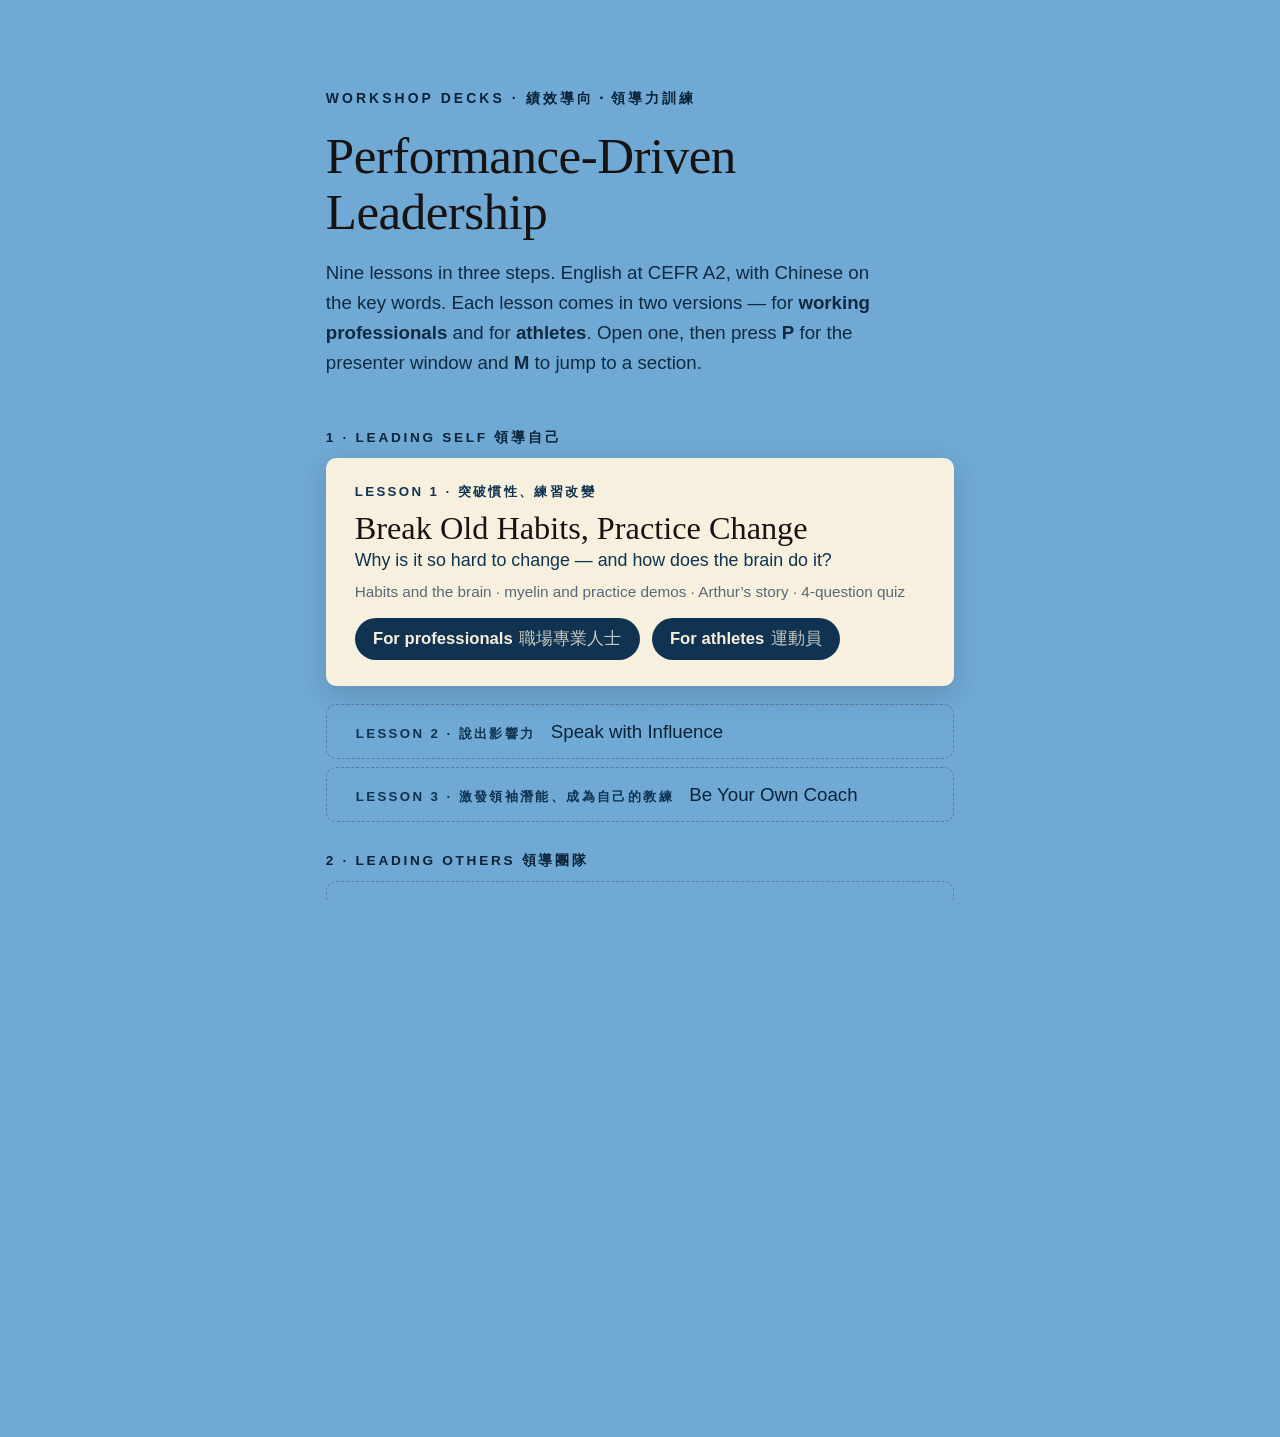
==== index.html @ 6747095e "Lesson 1: Break Old Habits, Practice Change — work and sport versions Interactive workshop decks for" ====
<!doctype html>
<html lang="en">
<head>
<meta charset="utf-8">
<meta name="viewport" content="width=device-width, initial-scale=1">
<meta name="theme-color" content="#6fa9d4">
<meta name="apple-mobile-web-app-capable" content="yes">
<meta name="apple-mobile-web-app-title" content="Leadership">
<title>Performance-Driven Leadership — workshop decks</title>
<meta name="description" content="Interactive workshop decks for a nine-lesson leadership course. English at CEFR A2, in two versions: working professionals and athletes.">
<link rel="stylesheet" href="shared/style.css">
</head>
<body class="course">

<main class="course-page">
  <header>
    <div class="course-kicker">Workshop decks · <span lang="zh-Hant">績效導向・領導力訓練</span></div>
    <h1>Performance-Driven Leadership</h1>
    <p class="course-sub">
      Nine lessons in three steps. English at CEFR A2, with Chinese on the key words.
      Each lesson comes in two versions — for <b>working professionals</b> and for <b>athletes</b>.
      Open one, then press <b>P</b> for the presenter window and <b>M</b> to jump to a section.
    </p>
  </header>

  <ul class="weeks" id="lessons"></ul>

  <footer class="course-foot">Aaron Kao · leadership coach</footer>
</main>

<script src="lessons.js"></script>
<script>
document.getElementById('lessons').innerHTML = STAGES.map((st, si) =>
  `<li class="stage-h">${si + 1} · ${st.en} <span lang="zh-Hant">${st.zh}</span></li>` +
  LESSONS.filter(l => l.stage === si).map(l => {
    const head = `
      <span class="wk">Lesson ${l.n} · <span lang="zh-Hant">${l.zh}</span></span>
      <span class="wk-title">${l.title}</span>`;
    if (!l.dir) return `<li class="soon"><span class="card">${head}</span></li>`;
    return `<li><span class="card">${head}
        ${l.q ? `<span class="wk-q">${l.q}</span>` : ''}
        ${l.meta ? `<span class="wk-meta">${l.meta}</span>` : ''}
        <span class="ver">
          <a href="${l.dir}/work/">For professionals<span lang="zh-Hant">職場專業人士</span></a>
          <a href="${l.dir}/sport/">For athletes<span lang="zh-Hant">運動員</span></a>
        </span></span></li>`;
  }).join('')).join('');
</script>
</body>
</html>
---- shared/style.css ----
/* ------------------------------------------------------------------
   Performance-Driven Leadership — deck styling

   The engine and this stylesheet began as the ones built for Vicky's
   art-history course; the colours were moved to the sea blue of the
   cover of Aaron's Lesson 1 handout:
     #6fa9d4  the sky-and-sea blue (was her slide green)
     #171312  a warm near-black for text
     #f7f0df  cream, for cards
   ------------------------------------------------------------------ */

:root {
  --bg:       #6fa9d4;   /* sea blue, from the handout cover */
  --deep:     #0f3350;   /* the same blue, pushed down — rules, panels */
  --deeper:   #0a2338;
  --cream:    #f7f0df;   /* from her title slide */
  --ink:      #171312;   /* her text colour */
  --ink-dim:  #102a40;
  --ink-faint:#13324a;
  --rule:     rgba(23,19,18,.18);
  /* One easing curve for the whole deck. Every transition used the
     browser's generic `ease`, which starts and ends at slightly
     different rates in different engines; a named curve makes the
     motion read as one system rather than nineteen separate guesses. */
  --ease:     cubic-bezier(.32, .08, .24, 1);
  --serif:    'Iowan Old Style', 'Palatino Linotype', Palatino, Georgia, 'Songti TC', serif;
  --sans:     -apple-system, BlinkMacSystemFont, 'Helvetica Neue', 'PingFang TC', 'Microsoft JhengHei', sans-serif;
}

* { box-sizing: border-box; margin: 0; padding: 0; }

/* ---------- Touch and pointer behaviour ----------
   Phone and iPad polish that costs nothing on a projector:
   no grey flash when a control is tapped, no 300ms wait before a tap
   registers, no rubber-band bounce dragging the page around, and no
   text selection when she double-taps a button mid-sentence. */
html {
  -webkit-tap-highlight-color: transparent;
  -webkit-text-size-adjust: 100%;
}
#nav, #hud, #progress, #menu .sec-head, .vid-play {
  -webkit-user-select: none; user-select: none;
}
button, a, .chip, .rank-card, .match-card, .vote-opt, summary {
  touch-action: manipulation;
}
body.course { overscroll-behavior-y: contain; }
img { -webkit-user-drag: none; }

html, body {
  height: 100%;
  background: var(--bg);
  color: var(--ink);
  font-family: var(--sans);
  overflow: hidden;
  -webkit-font-smoothing: antialiased;
}

/* Everything scales off this. Set in JS from the viewport. */
#stage { font-size: 16px; }

/* ---------- Slide frame ---------- */
.slide {
  position: absolute;
  inset: 0;
  display: flex;
  flex-direction: column;
  justify-content: center;
  /* Bottom padding reserves the strip the 上一頁 / 下一頁 buttons sit in. */
  padding: 5vh 7vw 9vh;
  opacity: 0;
  pointer-events: none;
  transition: opacity .28s var(--ease);
}
.slide.active { opacity: 1; pointer-events: auto; }

/* Build steps: anything not yet revealed */
.step {
  opacity: 0;
  transform: translateY(.5em);
  transition: opacity .35s var(--ease), transform .35s var(--ease);
}
.step.shown { opacity: 1; transform: none; }

/* ---------- Shared type ---------- */
.kicker {
  font-size: .95em;
  letter-spacing: .14em;
  text-transform: uppercase;
  color: var(--deeper);
  margin-bottom: 1.1em;
  font-weight: 700;
}
h1 {
  font-family: var(--serif);
  font-size: 3.4em;
  line-height: 1.08;
  font-weight: 400;
  letter-spacing: -.01em;
}
h2 {
  font-family: var(--serif);
  font-size: 2.5em;
  line-height: 1.12;
  font-weight: 400;
  margin-bottom: .1em;
}
.zh-title {
  font-size: 1.05em;
  color: var(--deeper);
  letter-spacing: .16em;
  margin-bottom: 1.3em;
}
.sub {
  font-size: 1.5em;
  color: var(--ink-dim);
  line-height: 1.4;
  margin-top: .8em;
  max-width: 24em;
}

/* ---------- Title slide ---------- */
.s-title { justify-content: center; }
.s-title .meta {
  font-size: .95em; letter-spacing: .22em; text-transform: uppercase;
  color: var(--deeper); margin-bottom: 2.2em;
}
.s-title h1 { font-size: 4.6em; max-width: 15em; }
.s-title .sub {
  font-size: 1.8em; margin-top: 1em;
  color: var(--cream);
  text-shadow: 0 1px 0 rgba(23,19,18,.25);
}

/* ---------- One-word slide ---------- */
.s-word { align-items: center; justify-content: center; }
.s-word .big {
  font-family: var(--serif);
  font-size: 12em;
  line-height: 1;
  letter-spacing: -.03em;
  color: var(--cream);
  text-shadow: 0 2px 0 rgba(23,19,18,.18);
}

/* ---------- Section / question slide ---------- */
.s-section { justify-content: center; }
.s-section h1 { max-width: 16em; }

/* ---------- Bullets ---------- */
.s-bullets ul { list-style: none; margin-top: 1.6em; }
.s-bullets li { margin-bottom: 1.15em; max-width: 40em; }
.s-bullets .head {
  font-size: 1.45em;
  line-height: 1.32;
  font-weight: 500;
}
.s-bullets .body {
  font-size: 1.12em;
  line-height: 1.5;
  color: var(--ink-dim);
  margin-top: .22em;
  max-width: 36em;
}

/* ---------- Quote slide ---------- */
.s-quote .lead { font-size: 1.25em; color: var(--ink-dim); margin-bottom: 1.2em; }
.s-quote blockquote {
  font-family: var(--serif);
  font-size: 1.55em;
  line-height: 1.42;
  color: var(--ink);
  border-left: 3px solid var(--deeper);
  padding-left: .85em;
  max-width: 26em;
}
.s-quote cite {
  display: block;
  font-style: normal;
  font-size: .95em;
  color: var(--deeper);
  margin-top: .9em;
  padding-left: 1.05em;
  max-width: 34em;
  line-height: 1.45;
}
.plain {
  margin-top: 1.6em;
  background: var(--cream);
  border-radius: .5em;
  padding: 1.2em 1.4em;
  max-width: 34em;
  color: var(--ink);
  box-shadow: 0 .6em 1.8em rgba(23,19,18,.18);
}
.plain .plain-label {
  font-size: .8em; letter-spacing: .16em; text-transform: uppercase;
  color: var(--deep); font-weight: 700; margin-bottom: .7em;
}
.plain p { font-size: 1.14em; line-height: 1.52; margin-bottom: .55em; }
.plain p:last-child { margin-bottom: 0; }
.plain .chip { border-bottom-color: var(--deep); }
.plain .chip::after { color: var(--deep); }
.plain .chip:hover { background: rgba(30,90,140,.16); }

/* A quote slide carrying a photo of its source document */
.s-quote:has(.q-doc) { flex-direction: row; align-items: center; gap: 4vw; }
.s-quote .q-body { flex: 1 1 60%; }
.s-quote .q-doc {
  flex: 1 1 40%; max-width: 22em;
  display: flex; flex-direction: column; align-items: center;
}
.s-quote .q-doc img {
  max-width: 100%; max-height: 62vh; object-fit: contain;
  cursor: zoom-in; border-radius: 2px;
  box-shadow: 0 1.2em 3em rgba(23,19,18,.42);
}
.s-quote .q-doc .doc-lbl {
  font-size: .88em; color: var(--deeper);
  margin-top: .8em; text-align: center; line-height: 1.4;
}

/* ---------- ASK banner ---------- */
.ask {
  margin-top: 1.5em;
  display: flex;
  align-items: baseline;
  gap: .7em;
  max-width: 32em;
}
.ask .tag {
  flex: none;
  font-size: .78em; letter-spacing: .18em; font-weight: 700;
  color: var(--cream); background: var(--deeper);
  padding: .25em .6em; border-radius: .25em;
}
.ask .q {
  font-size: 1.3em; line-height: 1.38;
  color: var(--deeper); font-weight: 500;
}

/* ---------- Artwork slide ---------- */
.s-artwork { flex-direction: row; align-items: center; gap: 4vw; padding: 4vh 5vw 9vh; }
.s-artwork .art {
  flex: 1 1 58%;
  height: 76vh;
  display: flex; align-items: center; justify-content: center;
}
.s-artwork .art img {
  max-width: 100%; max-height: 100%;
  object-fit: contain;
  cursor: zoom-in;
  border-radius: 2px;
  box-shadow: 0 1.2em 3em rgba(23,19,18,.42);
}
.s-artwork .side { flex: 1 1 42%; max-width: 26em; }
.s-artwork h2 { font-size: 2em; }
.s-artwork .cap {
  font-size: .98em; color: var(--deeper);
  line-height: 1.45; margin-top: .5em; margin-bottom: 1.4em;
}
.s-artwork .points { list-style: none; }
.s-artwork .points li {
  font-size: 1.14em; line-height: 1.5;
  margin-bottom: .85em; padding-left: 1em;
  border-left: 2px solid var(--rule);
}
.zoom-hint {
  font-size: .82em; color: var(--deeper);
  margin-top: 1.2em; letter-spacing: .04em;
}

/* ---------- Gallery slide ----------
   An artwork slide whose picture side is a 2x2. Used where the example
   is not one object but a run of images — a film, a series, a comic. */
.s-gallery { flex-direction: row; align-items: center; gap: 4vw; padding: 4vh 5vw 9vh; }
.s-gallery .gal {
  flex: 1 1 60%;
  height: 76vh;
  display: grid;
  grid-template-columns: 1fr 1fr;
  grid-auto-rows: 1fr;
  gap: 1.2vh 1.2vw;
  align-content: center;
}
.s-gallery .gal figure {
  min-height: 0; display: flex; flex-direction: column;
  align-items: center; justify-content: center; gap: .35em;
}
/* The image hugs its own frame rather than filling the grid cell, so the
   shadow lands on the picture and not on empty space around it. Nothing
   is cropped either — these are film frames, and cutting one throws away
   the half of the picture the question is about. */
/* The picture takes the space the caption does not want. With
   max-height:100% it filled the whole cell instead and sat on top of
   its own caption. */
.s-gallery .gal img {
  flex: 1 1 auto; min-height: 0;
  max-width: 100%; width: auto; height: auto;
  object-fit: contain;
  cursor: zoom-in;
  border-radius: 2px;
  box-shadow: 0 .8em 2em rgba(23,19,18,.38);
}
.s-gallery .gal figcaption {
  flex: 0 0 auto;
  font-size: .72em; color: var(--deeper); line-height: 1.3; text-align: center;
}
.s-gallery .side { flex: 1 1 40%; max-width: 25em; }
/* A gallery with no bullet points — "just the pictures" — left half the
   slide empty. Give the images the room instead. */
.s-gallery:has(.points:empty) .gal { flex: 1 1 76%; }
.s-gallery:has(.points:empty) .side { flex: 0 1 24%; }
.s-gallery h2 { font-size: 2em; }
.s-gallery .zh-title { font-size: 1.05em; color: var(--deep); margin-top: .15em; }
.s-gallery .cap {
  font-size: .95em; color: var(--deeper);
  line-height: 1.45; margin-top: .5em; margin-bottom: 1.3em;
}
.s-gallery .points { list-style: none; }
.s-gallery .points li {
  font-size: 1.1em; line-height: 1.5;
  margin-bottom: .8em; padding-left: 1em;
  border-left: 2px solid var(--rule);
}

/* ---------- Video slide ----------
   Same two-column shape as an artwork slide. The player is a facade
   until she clicks it. */
.s-video { flex-direction: row; align-items: center; gap: 4vw; padding: 4vh 5vw 9vh; }
.s-video .vid { flex: 1 1 60%; min-width: 0; }
.s-video .side { flex: 1 1 40%; max-width: 24em; }
.s-video h2 { font-size: 2em; }
.s-video .cap {
  font-size: .98em; color: var(--deeper);
  line-height: 1.45; margin-top: .5em; margin-bottom: 1.4em;
}
.s-video .points { list-style: none; }
.s-video .points li {
  font-size: 1.14em; line-height: 1.5;
  margin-bottom: .85em; padding-left: 1em;
  border-left: 2px solid var(--rule);
}

.vid-frame {
  position: relative;
  aspect-ratio: 16 / 9;
  width: 100%;
  background: #0c1a28 center/cover no-repeat;
  border-radius: .3em;
  overflow: hidden;
  box-shadow: 0 1.2em 3em rgba(23,19,18,.42);
  cursor: pointer;
}
.vid-frame iframe, .vid-frame video {
  position: absolute; inset: 0;
  width: 100%; height: 100%; border: 0;
  background: #000;
}
.vid-play {
  position: absolute; inset: 0;
  width: 100%; height: 100%;
  display: flex; align-items: center; justify-content: center;
  background: rgba(12,26,40,.35);
  border: 0; cursor: pointer;
  transition: background .18s var(--ease);
}
.vid-frame:hover .vid-play { background: rgba(12,26,40,.18); }
.vid-play span {
  display: flex; align-items: center; justify-content: center;
  width: 2.6em; height: 2.6em; border-radius: 50%;
  background: var(--cream); color: var(--deep);
  font-size: 1.6em; line-height: 1;
  padding-left: .12em;
  box-shadow: 0 .3em 1em rgba(23,19,18,.4);
}

.vid-watch {
  margin-top: 1.1em;
  display: flex; align-items: baseline; gap: .7em;
  font-size: 1.2em; line-height: 1.4;
  color: var(--deeper); font-weight: 500;
}
.vid-watch .tag {
  flex: none;
  font-size: .62em; letter-spacing: .16em; font-weight: 700;
  color: var(--cream); background: var(--deeper);
  padding: .35em .6em; border-radius: .25em;
}
.s-video .zoom-hint a { color: var(--deeper); }

/* ---------- Compare slide ---------- */
.s-compare { padding: 4vh 5vw 9vh; }
.s-compare h2 { text-align: center; margin-bottom: .6em; }
.s-compare .ask { margin: 0 auto 1em; }
.compare-wrap {
  flex: 1;
  display: flex; gap: 2vw;
  align-items: center; justify-content: center;
  min-height: 0;
}
.compare-pane {
  flex: 1 1 50%;
  height: 54vh;
  display: flex; flex-direction: column; align-items: center;
  transition: opacity .3s var(--ease), filter .3s var(--ease);
}
/* The image takes whatever the label leaves, rather than a fixed
   subtraction — otherwise a short pane starves it. */
.compare-pane img {
  flex: 1 1 auto; min-height: 0;
  max-width: 100%;
  object-fit: contain; cursor: zoom-in;
  box-shadow: 0 .9em 2.4em rgba(23,19,18,.4);
}
.compare-pane .lbl {
  flex: none;
  font-size: .98em; color: var(--ink-dim);
  margin-top: .9em; text-align: center; line-height: 1.4;
}
.compare-pane.dim { opacity: .3; filter: saturate(.35); }
.compare-note {
  margin: 1.1em auto 0;
  max-width: 40em; text-align: center;
  font-size: 1.25em; line-height: 1.45;
  min-height: 2.9em; color: var(--ink);
}
.compare-note .side-tag {
  display: inline-block;
  font-size: .62em; letter-spacing: .14em; text-transform: uppercase;
  color: var(--cream); background: var(--deeper);
  padding: .3em .55em; border-radius: .25em;
  margin-right: .8em; vertical-align: middle;
}

/* ---------- Two-column ---------- */
.s-twocol .cols { display: flex; gap: 4vw; margin-top: 1.8em; }
.s-twocol .col { flex: 1 1 50%; }
.s-twocol .col h3 {
  font-family: var(--serif); font-size: 2.1em; font-weight: 400;
}
.s-twocol .col .zh { color: var(--deeper); letter-spacing: .16em; margin: .2em 0 .9em; }
.s-twocol .col .lead {
  font-size: 1.1em; color: var(--ink-dim); line-height: 1.5;
  padding-bottom: 1em; margin-bottom: 1em; border-bottom: 1px solid var(--rule);
}
.s-twocol .col ul { list-style: none; }
.s-twocol .col li {
  font-size: 1.2em; line-height: 1.45; margin-bottom: .75em;
  padding-left: .9em; position: relative;
}
.s-twocol .col li::before {
  content: '·'; position: absolute; left: 0; color: var(--deeper); font-weight: 700;
}

/* ---------- Break slide (the chain that snaps) ---------- */
.s-break .chain {
  display: flex; flex-wrap: wrap; align-items: center;
  gap: .5em .35em; margin: 1.4em 0;
  max-width: 44em;
}
.s-break .chain span {
  font-size: 1.15em; padding: .3em .6em;
  background: var(--cream); border-radius: .3em;
  transition: opacity .4s var(--ease), transform .4s var(--ease);
}
.s-break .chain i {
  color: var(--deeper); font-style: normal; font-size: 1em;
}
.s-break.broken .chain span { opacity: .22; transform: translateY(.35em) rotate(-1.5deg); }
.s-break .chain-label { font-size: 1.15em; color: var(--ink-dim); max-width: 34em; }
.s-break .after { margin-top: 1.4em; max-width: 34em; }
.s-break .after .after-label {
  font-size: 1.5em; color: var(--deeper); margin-bottom: .7em;
  font-family: var(--serif);
}
.s-break .after ul { list-style: none; }
.s-break .after li {
  font-size: 1.18em; line-height: 1.5; margin-bottom: .5em;
  padding-left: 1em; border-left: 2px solid var(--deeper);
}

/* ---------- Activity slide (with timer) ---------- */
.s-activity { flex-direction: row; gap: 4vw; align-items: center; }
.s-activity .left { flex: 1 1 55%; }
.s-activity .right { flex: 1 1 45%; max-width: 24em; }
.s-activity ol, .s-activity ul { margin: 1.2em 0 0 1.1em; }
.s-activity li { font-size: 1.24em; line-height: 1.5; margin-bottom: .6em; }
/* Shared by activity and ranking slides. */
.q-list { list-style: none; margin: 1.2em 0 0; }
.q-list li {
  font-size: 1.18em; line-height: 1.45;
  padding-left: 1em; border-left: 2px solid var(--deeper);
  color: var(--deeper); font-weight: 500; margin-bottom: 1em;
}

.tl { list-style: none; margin: 0; }
.tl li {
  display: flex; gap: .9em; align-items: baseline;
  font-size: 1.05em; margin-bottom: .45em;
  padding-bottom: .45em; border-bottom: 1px solid var(--rule);
}
.tl .yr { flex: none; width: 3.4em; color: var(--deeper); font-weight: 600; font-variant-numeric: tabular-nums; }

.timer {
  margin-top: 1.6em; display: flex; align-items: center; gap: 1em;
}
.timer .clock {
  font-family: var(--serif); font-size: 4.2em; line-height: 1;
  font-variant-numeric: tabular-nums; letter-spacing: -.02em;
  color: var(--ink);
}
.timer.running .clock { color: var(--cream); text-shadow: 0 1px 0 rgba(23,19,18,.25); }
.timer.done .clock { color: var(--deeper); }
.timer button {
  font: inherit; font-size: .95em;
  background: transparent; color: var(--ink-dim);
  border: 1px solid var(--rule); border-radius: .35em;
  padding: .5em .95em; cursor: pointer;
}
.timer button:hover { background: var(--cream); border-color: var(--cream); }

/* ---------- Concept grid (Attitude / Concept / Form / Technique) ---------- */
.s-grid .cells {
  display: grid; grid-template-columns: 1fr 1fr;
  gap: 1.1em; margin-top: 1.5em; max-width: 52em;
}
.s-grid .cell {
  background: var(--cream); border-radius: .5em;
  padding: 1.1em 1.3em;
  box-shadow: 0 .5em 1.5em rgba(23,19,18,.16);
}
.s-grid .cell-label {
  font-size: .78em; letter-spacing: .18em; text-transform: uppercase;
  color: var(--deep); font-weight: 700; margin-bottom: .5em;
}
.s-grid .cell-head { font-size: 1.24em; line-height: 1.35; font-weight: 500; }
.s-grid .cell-body {
  font-size: 1.02em; line-height: 1.5; color: #44505c; margin-top: .35em;
}
.s-grid .cell .chip { border-bottom-color: var(--deep); }
.s-grid .cell .chip::after { color: var(--deep); }
.s-grid .cell .chip:hover { background: rgba(30,90,140,.16); }

/* ---------- Vote board ---------- */
.s-vote .vote-q {
  font-size: 1.3em; line-height: 1.4; margin-bottom: 1.2em;
  max-width: 40em; color: var(--ink-dim);
}
.vote-opts { display: flex; gap: 1em; flex-wrap: wrap; max-width: 56em; }
.vote-opt {
  position: relative;
  flex: 1 1 0; min-width: 11em;
  font: inherit; text-align: left; cursor: pointer;
  background: var(--cream); color: var(--ink);
  border: 2px solid transparent; border-radius: .5em;
  padding: 1.1em 1.2em 1.2em;
  box-shadow: 0 .4em 1.3em rgba(23,19,18,.16);
  transition: transform .12s var(--ease), border-color .15s var(--ease);
}
.vote-opt:hover { transform: translateY(-.15em); border-color: var(--deeper); }
.vote-letter {
  display: block; font-size: .78em; letter-spacing: .18em;
  font-weight: 700; color: var(--deep);
}
.vote-label { display: block; font-size: 1.2em; line-height: 1.3; margin: .3em 0 .5em; }
.vote-count {
  display: block; font-family: var(--serif);
  font-size: 2.8em; line-height: 1; color: var(--deeper);
  font-variant-numeric: tabular-nums;
}
.vote-minus {
  position: absolute; right: .5em; bottom: .45em;
  width: 1.7em; height: 1.7em; border-radius: 50%;
  display: flex; align-items: center; justify-content: center;
  font-size: 1em; color: var(--deep);
  background: rgba(23,19,18,.07);
  opacity: 0; transition: opacity .15s var(--ease);
}
.vote-opt:hover .vote-minus { opacity: 1; }
.vote-minus:hover { background: rgba(23,19,18,.16); }

.vote-rounds { margin-top: 1.2em; max-width: 56em; }
.vote-round {
  display: flex; gap: 1.4em; align-items: baseline;
  font-size: 1.05em; padding: .45em 0;
  border-bottom: 1px solid var(--rule);
  color: var(--ink-dim);
}
.vote-round .vr-label {
  flex: none; width: 6em; font-weight: 600; color: var(--deeper);
}
.vote-round .vr-cell { font-variant-numeric: tabular-nums; }
.vote-round .vr-cell b { color: var(--deep); }

.vote-tools { margin-top: 1.2em; display: flex; align-items: center; gap: .8em; flex-wrap: wrap; }
.vote-tools button {
  font: inherit; font-size: .95em;
  background: transparent; color: var(--ink-dim);
  border: 1px solid var(--rule); border-radius: .35em;
  padding: .45em .9em; cursor: pointer;
}
.vote-tools button:hover { background: var(--cream); border-color: var(--cream); }
.vote-hint { font-size: .88em; color: var(--deeper); }

/* ---------- Matching board ---------- */
.s-match .match-task {
  font-size: 1.15em; line-height: 1.45; color: var(--ink-dim);
  margin-bottom: 1.1em; max-width: 44em;
}
.match-cols {
  display: flex; gap: 2.5vw; align-items: flex-start;
  max-width: 62em;
}
.match-side { list-style: none; flex: 1 1 0; min-width: 0; }
.match-side li { margin-bottom: .45em; }
.match-card {
  position: relative;
  width: 100%; text-align: left;
  font: inherit; font-size: 1.02em; line-height: 1.35;
  background: var(--cream); color: var(--ink);
  border: 2px solid transparent; border-radius: .4em;
  padding: .6em 1em .6em 2.6em;
  cursor: pointer;
  box-shadow: 0 .3em 1em rgba(23,19,18,.14);
  transition: border-color .15s var(--ease), opacity .3s var(--ease), transform .1s var(--ease);
}
.match-card:hover { transform: translateY(-1px); }
.match-card.picked { border-color: var(--deeper); }
.match-badge {
  position: absolute; left: .6em; top: 50%; transform: translateY(-50%);
  width: 1.55em; height: 1.55em; border-radius: 50%;
  background: var(--deeper); color: var(--cream);
  font-size: .92em; font-weight: 700;
  display: flex; align-items: center; justify-content: center;
  opacity: 0; transition: opacity .2s var(--ease);
}
.match-card.paired .match-badge { opacity: 1; }

/* Nothing is judged until she reveals. Then the pairs that belong
   together are marked — and the rest simply fade, never marked wrong. */
.s-match.revealed .match-card { opacity: .42; }
.s-match.revealed .match-card.together {
  opacity: 1; border-color: var(--deeper);
  box-shadow: 0 .5em 1.4em rgba(23,19,18,.24);
}
.match-tools { margin-top: 1.2em; display: flex; align-items: center; gap: 1em; }
.match-tools button {
  font: inherit; font-size: .95em;
  background: transparent; color: var(--ink-dim);
  border: 1px solid var(--rule); border-radius: .35em;
  padding: .45em .9em; cursor: pointer;
}
.match-tools button:hover { background: var(--cream); border-color: var(--cream); }
.match-hint { font-size: .88em; color: var(--deeper); }

/* ---------- Flow diagram ---------- */
.s-flow .stages {
  display: flex; align-items: stretch; flex-wrap: wrap;
  gap: .8em; margin-top: 1.8em; max-width: 56em;
}
.s-flow .stage {
  flex: 1 1 0; min-width: 8.5em;
  background: var(--cream); border-radius: .5em;
  padding: 1.1em 1.2em;
  box-shadow: 0 .5em 1.5em rgba(23,19,18,.16);
}
.s-flow .stage-head {
  font-size: 1.18em; line-height: 1.3; font-weight: 600;
  margin-bottom: .45em;
}
.s-flow .stage-body { font-size: 1em; line-height: 1.45; color: #44505c; }
.s-flow .stage-arrow {
  align-self: center; flex: none;
  font-style: normal; font-size: 1.6em; color: var(--deeper);
}
.s-flow .stage-foot {
  margin-top: 1.6em; font-size: 1.1em; color: var(--ink-dim);
  max-width: 40em; line-height: 1.5;
}
.s-flow .stage .chip { border-bottom-color: var(--deep); }
.s-flow .stage .chip::after { color: var(--deep); }

/* ---------- Timeline slide ---------- */
.s-timeline .stops {
  list-style: none; margin-top: 1.8em; max-width: 52em;
  display: flex; gap: 1em; align-items: stretch; flex-wrap: wrap;
}
.s-timeline .stop {
  flex: 1 1 0; min-width: 10em;
  border-top: 3px solid var(--deeper);
  padding-top: .9em;
}
.s-timeline .stop-when {
  font-size: 1.1em; font-weight: 700; color: var(--deeper);
  margin-bottom: .5em; font-variant-numeric: tabular-nums;
}
.s-timeline .stop-what { font-size: 1.08em; line-height: 1.5; }

/* ---------- Ranking board ---------- */
.s-rank { flex-direction: row; gap: 3vw; align-items: center; }
.s-rank .left { flex: 1 1 68%; min-width: 0; }
.s-rank .right { flex: 1 1 32%; min-width: 0; max-width: 20em; }
.s-rank .rank-task {
  font-size: 1.3em; line-height: 1.4; margin-bottom: 1.1em; max-width: 26em;
}
/* align-items: flex-start, or every card stretches to the tallest one. */
.rank-cards { display: flex; gap: 1em; flex-wrap: wrap; align-items: flex-start; }
.rank-card {
  position: relative;
  font: inherit; cursor: pointer;
  background: var(--cream); border: 2px solid transparent; border-radius: .5em;
  padding: .9em .9em .7em;
  width: 9.4em;
  display: flex; flex-direction: column; align-items: center; gap: .6em;
  box-shadow: 0 .5em 1.5em rgba(23,19,18,.16);
  transition: border-color .2s var(--ease), transform .2s var(--ease);
}
.rank-card:hover { transform: translateY(-.15em); }
/* The image box and the emoji box must be the same height, so the four
   cards line up. The emoji is sized on an inner span — sizing it on the
   box itself would make its own `height: em` compound with its font-size. */
.rank-card img,
.rank-glyph { width: 100%; height: 6.6em; object-fit: contain; }
.rank-glyph { display: flex; align-items: center; justify-content: center; }
.rank-glyph .g { font-size: 5.2em; line-height: 1; }
.rank-lbl { font-size: .95em; color: var(--ink); text-align: center; line-height: 1.3; }
.rank-card.ranked { border-color: var(--deeper); }
.rank-badge {
  position: absolute; top: -.6em; left: -.6em;
  width: 1.9em; height: 1.9em; border-radius: 50%;
  background: var(--deeper); color: var(--cream);
  font-size: 1.05em; font-weight: 700;
  display: flex; align-items: center; justify-content: center;
  opacity: 0; transform: scale(.6);
  transition: opacity .2s var(--ease), transform .2s var(--ease);
}
.rank-card.ranked .rank-badge { opacity: 1; transform: none; }
.rank-tools { margin-top: 1.2em; display: flex; align-items: center; gap: 1em; }
.rank-tools button {
  font: inherit; font-size: .95em;
  background: transparent; color: var(--ink-dim);
  border: 1px solid var(--rule); border-radius: .35em;
  padding: .45em .9em; cursor: pointer;
}
.rank-tools button:hover { background: var(--cream); border-color: var(--cream); }
.rank-hint { font-size: .88em; color: var(--deeper); }

/* ---------- Quiz ---------- */
.s-quiz .qnum {
  font-size: .9em; letter-spacing: .2em; text-transform: uppercase;
  color: var(--deeper); font-weight: 700; margin-bottom: 1em;
}
.s-quiz .qtext {
  font-family: var(--serif); font-size: 2.1em; line-height: 1.25;
  max-width: 22em; margin-bottom: 1.3em;
}
.s-quiz .opts { list-style: none; max-width: 46em; }
.s-quiz .opts li {
  display: flex; gap: .9em; align-items: baseline;
  font-size: 1.18em; line-height: 1.45;
  padding: .7em .9em; margin-bottom: .45em;
  border: 1px solid var(--rule); border-radius: .4em;
  transition: opacity .4s var(--ease), border-color .4s var(--ease), background .4s var(--ease);
}
.s-quiz .opts .k { flex: none; color: var(--deeper); font-weight: 700; }
.s-quiz.revealed .opts li { opacity: .35; }
.s-quiz.revealed .opts li.right {
  opacity: 1;
  background: var(--cream);
  border-color: var(--deeper);
  box-shadow: 0 .5em 1.5em rgba(23,19,18,.2);
}
.s-quiz.revealed .opts li.right .k { color: var(--deep); }
.s-quiz.revealed .opts li.right .chip { border-bottom-color: var(--deep); }
.s-quiz.revealed .opts li.right .chip::after { color: var(--deep); }
.s-quiz .why {
  margin-top: 1.3em; font-size: 1.2em; line-height: 1.5;
  color: var(--deeper); font-weight: 500; max-width: 34em;
  opacity: 0; transition: opacity .4s var(--ease) .15s;
}
.s-quiz.revealed .why { opacity: 1; }
.s-quiz .reveal-hint {
  margin-top: 1.4em; font-size: .9em; color: var(--deeper);
}
.s-quiz.revealed .reveal-hint { visibility: hidden; }

/* ---------- End / key terms ---------- */
.s-end .termgrid {
  display: flex; flex-wrap: wrap; gap: .7em; margin-top: 1.8em; max-width: 44em;
}

/* ---------- Word chips ---------- */
.chip {
  display: inline-block;
  border-bottom: 2px dotted var(--deeper);
  cursor: pointer;
  color: inherit;
  padding: 0 .05em;
  transition: background .18s var(--ease);
}
.chip:hover { background: rgba(20,60,95,.16); }
.chip::after {
  content: '中';
  font-size: .58em; vertical-align: super;
  color: var(--deeper); margin-left: .12em;
  letter-spacing: 0;
}
.s-end .chip {
  font-size: 1.5em; background: var(--cream);
  border: 1px solid transparent;
  border-bottom: 2px dotted var(--deep);
  border-radius: .4em; padding: .45em .8em;
}

/* Chip popover */
#chipcard {
  position: fixed; z-index: 60;
  max-width: min(26em, 92vw); padding: 1.2em 1.4em;
  background: var(--cream); color: var(--ink);
  border-radius: .6em;
  box-shadow: 0 1.2em 3.5em rgba(23,19,18,.45);
  display: none;
}
#chipcard.on { display: block; }
#chipcard .term {
  font-family: var(--serif); font-size: 1.9em; line-height: 1.1;
}
#chipcard .term-zh {
  font-size: 1.5em; color: var(--deep);
  margin: .15em 0 .7em; letter-spacing: .08em; font-weight: 600;
}
#chipcard .def { font-size: 1.05em; line-height: 1.5; }
#chipcard .def-zh {
  font-size: 1em; line-height: 1.6; color: #4a5866;
  margin-top: .6em; padding-top: .6em; border-top: 1px solid rgba(23,19,18,.15);
}

/* ---------- Lightbox (zoom) ---------- */
#lightbox {
  position: fixed; inset: 0; z-index: 80;
  background: rgba(12,32,50,.97);
  display: none; align-items: center; justify-content: center;
  cursor: zoom-out;
}
#lightbox.on { display: flex; }
#lightbox img { max-width: 94vw; max-height: 94vh; object-fit: contain; }
#lightbox.soft img { max-width: 55vw; max-height: 70vh; }
#lightbox .lb-note {
  position: absolute; bottom: 3vh; left: 0; right: 0;
  text-align: center; color: rgba(247,240,223,.6); font-size: .9em;
}

/* ---------- Chrome: progress, nav, menu ---------- */
#progress {
  position: fixed; top: 0; left: 0; height: 3px;
  background: var(--cream); z-index: 50;
  transition: width .28s var(--ease);
}
/* ---------- 上一頁 / 下一頁 ----------
   Always visible and finger-sized: these get used on a lecture-hall
   touchscreen, not just with a keyboard. */
#nav {
  position: fixed; bottom: 1.6vh; left: 2vw; z-index: 55;
  display: flex; gap: .6em;
}
#nav button {
  font-family: var(--sans); font-size: 15px;
  display: flex; align-items: center; gap: .4em;
  background: var(--cream); color: var(--ink);
  border: none; border-radius: .4em;
  padding: .7em 1.1em; cursor: pointer;
  box-shadow: 0 .3em 1em rgba(23,19,18,.22);
  transition: background .15s var(--ease), opacity .15s var(--ease), transform .1s var(--ease);
}
#nav button:hover:not(:disabled) { background: #fffdf6; transform: translateY(-1px); }
#nav button:active:not(:disabled) { transform: none; }
#nav button:disabled { opacity: .3; cursor: default; }
#nav .ar { font-size: 1.35em; line-height: 1; color: var(--deep); }

@media (max-width: 700px) {
  #nav button { font-size: 14px; padding: .8em 1em; }
}

#hud {
  position: fixed; bottom: 1.6vh; right: 2vw; z-index: 50;
  display: flex; align-items: center; gap: 1.1em;
  font-size: 13px; color: var(--deeper);
  opacity: .75; transition: opacity .2s var(--ease);
}
#hud:hover { opacity: 1; }
#hud button {
  font: inherit; background: none; border: none; cursor: pointer;
  color: inherit; padding: .2em .3em;
}
#hud button:hover { color: var(--ink); }
#hud .count { font-variant-numeric: tabular-nums; }

#menu {
  position: fixed; inset: 0; z-index: 70;
  background: #1e5a8c;
  color: var(--cream);
  display: none; flex-direction: column;
  padding: 6vh 8vw; overflow-y: auto;
}
#menu.on { display: flex; }
#menu h2 { margin-bottom: 1.2em; color: var(--cream); }
#menu .sec { margin-bottom: 2em; }
#menu .sec-head {
  font-size: 1.35em; color: var(--bg); margin-bottom: .1em; font-weight: 600;
}
#menu .sec-zh { font-size: .9em; color: rgba(247,240,223,.5); margin-bottom: .8em; letter-spacing: .14em; }
#menu .items { display: flex; flex-wrap: wrap; gap: .45em; }
#menu .items button {
  font: inherit; font-size: .95em;
  background: rgba(247,240,223,.1); color: rgba(247,240,223,.8);
  border: 1px solid transparent; border-radius: .35em;
  padding: .5em .8em; cursor: pointer; text-align: left;
  max-width: 22em; white-space: nowrap; overflow: hidden; text-overflow: ellipsis;
}
#menu .items button:hover { color: var(--cream); background: rgba(247,240,223,.22); }
#menu .items button.here { border-color: var(--bg); color: var(--cream); }
#menu .hint { margin-top: auto; padding-top: 2em; color: rgba(247,240,223,.55); font-size: .95em; }

/* ---------- Notes peek (on the presenting screen) ---------- */
#peek {
  position: fixed; left: 0; right: 0; bottom: 0; z-index: 65;
  max-height: 45vh; overflow-y: auto;
  background: var(--cream);
  border-top: 3px solid var(--deeper);
  padding: 1.6em 3vw 2em;
  display: none;
  box-shadow: 0 -1em 3em rgba(23,19,18,.3);
}
#peek.on { display: block; }
#peek .peek-label {
  font-size: .78em; letter-spacing: .18em; text-transform: uppercase;
  color: var(--deep); font-weight: 700; margin-bottom: .8em;
}
#peek p { font-size: 1.05em; line-height: 1.55; margin-bottom: .6em; max-width: 52em; color: var(--ink); }
#peek p.teach { color: var(--deep); font-weight: 500; }
#peek .chip { border-bottom-color: var(--deep); }
#peek .chip::after { color: var(--deep); }

/* ---------- Presenter window ---------- */
body.presenter #hud,
body.presenter #nav,
body.presenter #progress,
body.presenter #stage { display: none; }
body.presenter {
  overflow: auto;
  background: var(--cream);
  color: var(--ink);
  padding: 2.5vh 3vw;
}
.pv { max-width: 60em; margin: 0 auto; font-size: 16px; }
.pv .pv-top {
  display: flex; justify-content: space-between; align-items: baseline;
  border-bottom: 2px solid var(--bg); padding-bottom: .8em; margin-bottom: 1.4em;
}
.pv .pv-top .where { font-size: 1.5em; font-family: var(--serif); }
.pv .pv-top .clock { color: var(--deep); font-variant-numeric: tabular-nums; }
.pv h3 { font-size: 1.15em; color: var(--deep); letter-spacing: .12em; text-transform: uppercase; font-weight: 700; margin-bottom: .8em; }
.pv .notes p {
  font-size: 1.32em; line-height: 1.6; margin-bottom: .85em;
}
.pv .notes p.teach {
  color: var(--deep); font-size: 1.1em;
  border-left: 3px solid var(--bg); padding-left: .8em;
}
.pv .notes p.ask {
  color: #8a4b16; font-weight: 600;
}
.pv .next {
  margin-top: 2.5em; padding-top: 1.2em;
  border-top: 1px solid rgba(23,19,18,.18); color: var(--deep);
}
.pv .next .n-title { font-size: 1.3em; color: var(--ink); font-family: var(--serif); }
.pv .pv-nav { margin-top: 2em; display: flex; gap: .6em; }
.pv .pv-nav button {
  font: inherit; font-size: 1em; background: var(--bg); color: var(--ink);
  border: none; border-radius: .35em; padding: .6em 1.1em; cursor: pointer;
}
.pv .pv-nav button:hover { background: var(--deep); color: var(--cream); }
.pv .chip { border-bottom-color: var(--deep); }
.pv .chip::after { color: var(--deep); }

/* ---------- Course index ---------- */
body.course { overflow: auto; }
.course-page {
  max-width: 46em; margin: 0 auto; padding: 10vh 6vw 8vh;
  font-size: 17px;
}
.course-kicker {
  font-size: .82em; letter-spacing: .22em; text-transform: uppercase;
  color: var(--deeper); font-weight: 700; margin-bottom: 1.4em;
}
.course-page h1 { font-size: 3em; line-height: 1.1; }
.course-sub {
  font-size: 1.1em; line-height: 1.6; color: var(--ink-dim);
  margin-top: 1em; max-width: 30em;
}
.weeks { list-style: none; margin-top: 3em; }
.weeks li { margin-bottom: 1.1em; }
.weeks a, .weeks .card {
  display: block; text-decoration: none; color: var(--ink);
  background: var(--cream); border-radius: .6em;
  padding: 1.5em 1.7em;
  box-shadow: 0 .5em 1.6em rgba(23,19,18,.16);
  transition: transform .18s var(--ease), box-shadow .18s var(--ease);
}
.weeks a:hover {
  transform: translateY(-.15em);
  box-shadow: 0 .9em 2.4em rgba(23,19,18,.26);
}
.weeks .wk {
  display: block; font-size: .78em; letter-spacing: .18em;
  text-transform: uppercase; color: var(--deep); font-weight: 700;
}
.weeks .wk-title {
  display: block; font-family: var(--serif); font-size: 1.9em;
  line-height: 1.15; margin: .25em 0 .1em;
}
.weeks .wk-q { display: block; font-size: 1.05em; color: var(--deep); }
.weeks .wk-meta {
  display: block; font-size: .9em; color: #5a6876; margin-top: .8em;
}
/* Weeks not built yet: present, but plainly not ready. */
.weeks li.soon { margin-bottom: .5em; }
.weeks li.soon .card {
  background: transparent;
  border: 1px dashed rgba(23,19,18,.28);
  box-shadow: none;
  padding: .9em 1.7em;
  color: var(--deeper);
}
.weeks li.soon .wk-title {
  font-size: 1.1em; font-family: var(--sans); margin: 0;
  display: inline; color: var(--deeper);
}
.weeks li.soon .wk { display: inline; margin-right: .8em; }
.weeks li.soon .wk-q { font-size: .95em; margin-top: .3em; }

.course-foot {
  margin-top: 3em; font-size: .9em; color: var(--deeper);
}

/* The vocabulary card at the foot of the course index */
.vocab-link {
  display: block; margin-top: 2.2em; text-decoration: none; color: var(--ink);
  border: 1px solid rgba(23,19,18,.28); border-radius: .6em;
  padding: 1.2em 1.7em;
  transition: background .18s var(--ease), border-color .18s var(--ease);
}
.vocab-link:hover { background: var(--cream); border-color: transparent; }
.vl-t { display: block; font-family: var(--serif); font-size: 1.5em; }
.vl-zh { font-family: var(--sans); font-size: .6em; color: var(--deeper); margin-left: .4em; }
.vl-m { display: block; font-size: .9em; color: var(--ink-dim); margin-top: .3em; }

/* ---------- Key vocabulary page ---------- */
/* 139 term cards make this page about 30,000px tall, and past roughly
   20,000px the browser starts reporting a phantom horizontal overflow —
   every element still measures inside the viewport, but the page drifts
   sideways on a phone. Nothing here is ever wider than its column, so
   clamping the axis clips nothing. */
body.vocab { overflow-x: hidden; overflow-y: auto; }
.vocab-page { max-width: 54em; }
.course-kicker a { color: inherit; text-decoration: none; border-bottom: 1px solid var(--rule); }
.course-kicker a:hover { border-bottom-color: currentColor; }
.h1-zh {
  font-family: var(--sans); font-size: .34em; letter-spacing: .1em;
  color: var(--deeper); vertical-align: .9em; margin-left: .5em; font-weight: 400;
}

.v-tools { margin-top: 2.4em; }
#q {
  width: 100%; font: inherit; font-size: 1.05em;
  padding: .85em 1.1em; border: none; border-radius: .5em;
  background: var(--cream); color: var(--ink);
  box-shadow: 0 .4em 1.2em rgba(23,19,18,.14);
  -webkit-appearance: none;
}
#q::placeholder { color: #8a98a6; }
#q:focus { outline: 2px solid var(--deeper); outline-offset: 2px; }
.v-count {
  margin-top: .7em; font-size: .85em; letter-spacing: .04em; color: var(--deeper);
}

/* The unit numbers, as a row of stops across the top. */
.v-jump { margin-top: 1.6em; display: flex; flex-wrap: wrap; gap: .4em; }
.v-jump a {
  display: block; min-width: 2.2em; text-align: center;
  padding: .4em 0; border-radius: .35em;
  background: rgba(247,240,223,.28); color: var(--ink);
  text-decoration: none; font-size: .9em; font-weight: 700;
}
.v-jump a:hover { background: var(--cream); }

.v-unit { margin-top: 3.4em; scroll-margin-top: 1.5em; }
.v-unit h2 { font-weight: 400; line-height: 1.2; }
.v-n {
  display: block; font-size: .72em; letter-spacing: .18em;
  text-transform: uppercase; color: var(--deeper); font-weight: 700;
  font-family: var(--sans);
}
.v-t { display: block; font-family: var(--serif); font-size: 1.55em; margin: .12em 0; }
.v-zh { display: block; font-size: .78em; color: var(--ink-dim); }
.v-deck {
  display: inline-block; margin-top: .7em; font-size: .88em;
  color: var(--deeper); text-decoration: none;
  border-bottom: 1px solid var(--rule);
}
.v-deck:hover { color: var(--ink); border-bottom-color: currentColor; }

.v-unit dl { margin-top: 1.6em; }
.v-term {
  background: var(--cream); border-radius: .55em;
  padding: 1.2em 1.5em; margin-bottom: .8em;
  box-shadow: 0 .35em 1.1em rgba(23,19,18,.13);
}
.v-term dt {
  font-family: var(--serif); font-size: 1.25em; line-height: 1.25;
}
.t-zh {
  font-family: var(--sans); font-size: .68em; color: var(--deep);
  margin-left: .7em; white-space: nowrap;
}
.v-term dd { margin-top: .55em; font-size: .95em; line-height: 1.6; }
.d-en { color: var(--ink); }
.d-zh { color: #4a5866; }

.v-empty {
  margin-top: 3em; font-size: 1.1em; color: var(--cream); opacity: .8;
}

@media (max-width: 700px) {
  .v-term { padding: 1em 1.15em; }
  .t-zh { display: block; margin-left: 0; margin-top: .2em; white-space: normal; }
  /* Beside a wrapping h1 this span sat past the right edge and gave the
     whole page a horizontal scroll. On its own line it cannot. */
  .h1-zh { display: block; margin-left: 0; vertical-align: baseline; font-size: .42em; }
}

/* The "units" link in a deck’s HUD */
#hud a { color: inherit; text-decoration: none; }
#hud a:hover { color: var(--ink); }

/* ---------- Keyboard focus ----------
   Nothing showed focus before, so tabbing through a deck was invisible.
   Dark ring on the green ground; cream inside the dark menu. */
:focus-visible {
  outline: 3px solid var(--ink);
  outline-offset: 2px;
  border-radius: 2px;
}
#menu :focus-visible, .s-end .chip:focus-visible { outline-color: var(--cream); }

/* ---------- Smaller screens / preview ---------- */
/* Narrow AND tall — a phone or tablet held upright. Stacking a picture
   above its text needs vertical room; doing it on a phone in landscape
   is what pushed eight video slides off the bottom of the screen. */
@media (max-width: 900px) and (min-height: 520px) {
  .s-artwork { flex-direction: column; gap: 2vh; }
  .s-gallery { flex-direction: column; gap: 2vh; }
  .s-gallery .gal { height: 46vh; }
  .s-artwork .art { height: 44vh; }
  .s-artwork .side { max-width: none; }
  .s-twocol .cols, .s-activity, .s-rank, .s-video { flex-direction: column; gap: 2vh; }
  .s-flow .stages, .s-timeline .stops, .match-cols, .vote-opts { flex-direction: column; }
  .s-match .match-card { font-size: .95em; }
  .s-flow .stage-arrow { align-self: flex-start; transform: rotate(90deg); }
  .s-grid .cells { grid-template-columns: 1fr; }
  .rank-card { width: 7.5em; }
  .rank-card img, .rank-glyph { height: 5em; }
  .compare-wrap { flex-direction: column; }
  .compare-pane { height: 32vh; }
}

@media print { #hud, #nav, #menu, #peek, #progress { display: none !important; } }

/* ---------- Phone layout ----------
   These must come last. An earlier attempt sat above the #nav and #hud
   rules and lost to them: a media query adds no specificity, so only
   source order decides.

   The problem being fixed: the nav buttons sat on top of the HUD and
   covered units / vocab / menu completely — on a phone none of the
   three could be tapped at all. They get a row each now, and a 44px
   touch target. */
@media (max-width: 700px) {
  #nav {
    left: 0; right: 0; bottom: 1.2vh;
    justify-content: center;
  }
  #nav button { font-size: 14px; padding: .85em 1.1em; min-height: 44px; }
  #hud {
    left: 0; right: 0; bottom: calc(1.2vh + 58px);
    justify-content: center; gap: .9em;
    font-size: 14px; opacity: 1;
  }
  #hud button, #hud a { padding: .6em .45em; }
}

/* ---------- Reduced motion ----------
   macOS and iOS both have a system switch for this, and a deck that
   cross-fades 56 slides is exactly what it is meant to catch. Slides
   and build steps still change — they just arrive instead of moving. */
@media (prefers-reduced-motion: reduce) {
  *, *::before, *::after {
    animation-duration: .001ms !important;
    animation-iteration-count: 1 !important;
    transition-duration: .001ms !important;
    scroll-behavior: auto !important;
  }
  .step { transform: none; }
}

/* Anchor jumps on the vocabulary page glide instead of teleporting;
   the block above turns this off when the system asks. */
@media (prefers-reduced-motion: no-preference) {
  body.vocab { scroll-behavior: smooth; }
}

/* ---------- Touch devices, any size ----------
   The HUD links were sized for a mouse: 15px tall. That is fine for a
   cursor and wrong for a finger, and an iPad is 768 or 1024 wide, so a
   width breakpoint never catches it. Ask about the pointer instead. */
@media (pointer: coarse) {
  #hud { font-size: 14px; opacity: 1; }
  #hud button, #hud a { padding: .8em .5em; }
  #nav button { min-height: 44px; }
  /* The vocabulary page's unit numbers were 30px — same problem. */
  .v-jump a { min-width: 44px; padding: .9em 0; }
}

/* ---------- Short viewports: a phone on its side ----------
   Roughly 375pt of height. Everything has to give a little: the slide
   padding, the chrome, and the type scale (handled in fit()). The last
   rule is a safety net — if a slide still will not fit, it scrolls
   rather than silently cutting its own bottom off. */
@media (max-height: 520px) {
  .slide { padding: 3vh 5vw 7vh; overflow-y: auto; }
  #nav { bottom: .8vh; left: 1.5vw; }
  #nav button { font-size: 13px; padding: .5em .8em; min-height: 36px; }
  #hud {
    bottom: .8vh; right: 1.5vw;
    font-size: 12px; gap: .8em; opacity: 1;
  }
  #hud button, #hud a { padding: .45em .35em; }
  .s-video .vid, .s-artwork .art { height: 62vh; }
  .s-gallery .gal { height: 62vh; }
  .compare-pane { height: 58vh; }
}

/* Portrait phone: the HUD links were 33px tall, under Apple's 44pt
   minimum. The row has the space, so take it. */
@media (max-width: 700px) {
  #hud button, #hud a { padding: .95em .5em; }
  #hud { bottom: calc(1.2vh + 68px); }
}


/* =================================================================
   Added for Aaron's decks
   ================================================================= */

/* ---------- Fill-in slide: the handout's gaps ---------- */
.fill-lines { margin-top: 1.4em; max-width: 40em; }
.fill-line { font-size: 1.7em; line-height: 1.55; margin-bottom: .7em; }
.blank.step { opacity: 1; transform: none; }
.blank {
  display: inline-block; min-width: 3.4em; text-align: center;
  background: rgba(247,240,223,.38); border-radius: .3em;
  padding: 0 .35em; margin: 0 .1em;
  border-bottom: 2px solid var(--deep);
}
.blank .bv {
  opacity: 0; font-weight: 700; color: var(--deeper);
  transition: opacity .35s var(--ease);
}
.blank.shown { background: var(--cream); }
.blank.shown .bv { opacity: 1; }

/* ---------- Lesson map: today's lesson ---------- */
.s-flow .stage-body .here {
  display: block; background: var(--deep); color: var(--cream);
  border-radius: .3em; padding: .15em .45em; margin: -.15em -.45em .2em;
  font-weight: 600;
}
.s-flow .stage-body .lesson { display: block; margin-bottom: .35em; }

/* ---------- The two diagrams ---------- */
.s-myelin, .s-network {
  flex-direction: row; align-items: center; gap: 4vw; padding: 4vh 5vw 9vh;
}
.demo {
  flex: 1 1 60%; background: var(--cream); border-radius: .6em;
  padding: 1.2em 1.4em; box-shadow: 0 .8em 2em rgba(23,19,18,.2);
  cursor: default;
}
.demo svg { width: 100%; height: auto; display: block; }
.s-myelin .side, .s-network .side { flex: 1 1 36%; max-width: 24em; }
.s-myelin h2, .s-network h2 { font-size: 2em; }
.s-myelin .cap, .s-network .cap {
  font-size: 1.02em; color: var(--deeper); line-height: 1.45; margin: .4em 0 1.2em;
}
.s-myelin .points, .s-network .points { list-style: none; }
.s-myelin .points li, .s-network .points li {
  font-size: 1.12em; line-height: 1.5; margin-bottom: .8em;
  padding-left: 1em; border-left: 2px solid var(--rule);
}
.demo-btn {
  font: inherit; font-size: 1em; font-weight: 600; cursor: pointer;
  background: var(--deep); color: var(--cream); border: 0;
  border-radius: 2em; padding: .55em 1.3em; margin-top: .8em;
}
.demo-btn:hover { background: var(--deeper); }
.demo-btn.quiet {
  background: transparent; color: var(--deep); border: 1px solid var(--rule);
  font-weight: 500;
}

/* Myelin: the bare fibre crawls; the wrapped one jumps gap to gap. */
.my-lane { font-size: 20px; font-weight: 700; fill: var(--deep); }
.my-body { fill: #d9c9a6; stroke: var(--ink); stroke-width: 2; }
.my-den, .my-axon, .my-end { stroke: var(--ink); stroke-width: 4; fill: none; stroke-linecap: round; }
.my-den { stroke-width: 3; }
.my-seg { fill: #f3d58a; stroke: #8a6a1c; stroke-width: 2; }
.my-labels text { font-size: 15px; fill: #44505c; }
.my-labels .my-tag { fill: #8a6a1c; font-weight: 700; }
.my-dot { fill: #e0533d; opacity: 0; }
.my-demo.go .my-dot.slow { animation: crawl 3.2s linear forwards; }
.my-demo.go .my-dot.fast { animation: hop .5s steps(7, end) forwards; }
@keyframes crawl {
  0% { opacity: 1; transform: translateX(0); }
  96% { opacity: 1; }
  100% { opacity: 1; transform: translateX(488px); }
}
@keyframes hop {
  0% { opacity: 1; transform: translateX(0); }
  100% { opacity: 1; transform: translateX(488px); }
}

/* Network: each rep thickens the one road and speeds the pulse. */
.net-edge { stroke: #b7c3cc; stroke-width: 2; }
.net-node { fill: #9fb3c2; }
.net-node.on-road { fill: var(--deep); }
.net-road {
  stroke: var(--deep); stroke-linecap: round;
  stroke-width: calc(3px + var(--reps, 0) * 1.3px);
  transition: stroke-width .4s var(--ease), stroke .4s var(--ease);
}
.net-demo.habit .net-road { stroke: #d9a521; }
.net-demo.pulse .net-road {
  animation: fire calc(1.1s - var(--reps, 0) * .09s) var(--ease)
             calc(var(--k) * (0.32s - var(--reps, 0) * .028s)) 1;
}
@keyframes fire { 50% { stroke: #e0533d; } }
.net-bar { display: flex; align-items: center; flex-wrap: wrap; gap: .4em 1em; margin-top: .4em; }
.net-bar .demo-btn { margin-top: 0; }
.net-skill { flex: 1 1 100%; font-size: 1.05em; color: var(--deeper); }
.net-reps { font-size: 1.1em; }
.net-reps b { font-size: 1.3em; color: var(--deeper); }
.net-habit {
  margin-top: .6em; font-size: 1.2em; font-weight: 700; color: #8a6a1c;
  opacity: 0; transition: opacity .4s var(--ease);
}
.net-demo.habit .net-habit { opacity: 1; }

@media (max-width: 900px) and (min-height: 520px) {
  .s-myelin, .s-network { flex-direction: column; gap: 2vh; }
  .s-myelin .side, .s-network .side { max-width: none; }
  .s-myelin .demo, .s-network .demo { flex: none; }
}
@media (prefers-reduced-motion: reduce) {
  .my-demo.go .my-dot.slow, .my-demo.go .my-dot.fast { animation-duration: .01s; }
  .net-demo.pulse .net-road { animation: none; }
}

/* ---------- Course index: two versions per lesson ---------- */
.weeks .ver { display: flex; gap: .7em; flex-wrap: wrap; margin-top: 1em; }
.weeks .ver a {
  display: inline-block; padding: .6em 1.1em; border-radius: 2em;
  background: var(--deep); color: var(--cream); box-shadow: none;
  font-weight: 600; font-size: .98em;
}
.weeks .ver a:hover { background: var(--deeper); transform: none; box-shadow: none; }
.weeks .ver a span { font-weight: 400; opacity: .8; margin-left: .4em; }
.weeks .stage-h {
  font-size: .8em; letter-spacing: .2em; text-transform: uppercase;
  color: var(--deeper); font-weight: 700; margin: 2.2em 0 .8em;
}
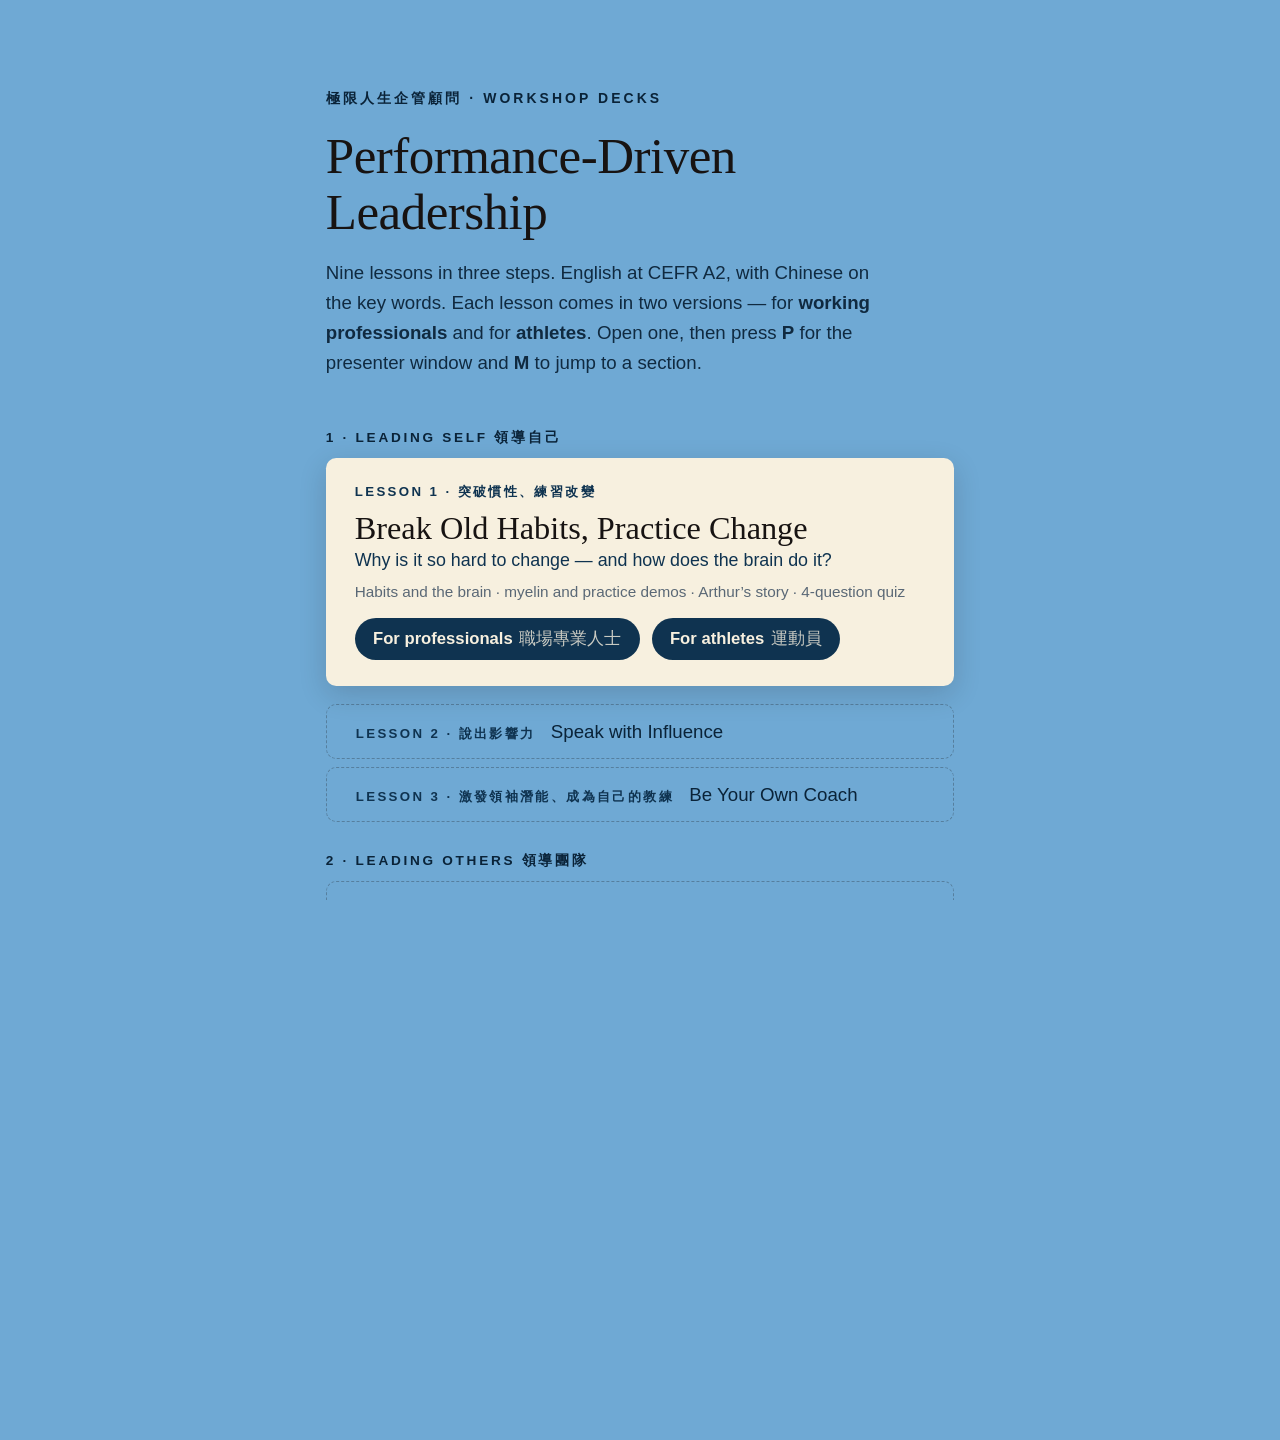
==== commit 3daa64e8: "Put 極限人生企管顧問 on the course index and the title slide Text only, at Lewis's request; the logo is not " ====
--- a/index.html
+++ b/index.html
@@ -7,14 +7,14 @@
 <meta name="apple-mobile-web-app-capable" content="yes">
 <meta name="apple-mobile-web-app-title" content="Leadership">
 <title>Performance-Driven Leadership — workshop decks</title>
-<meta name="description" content="Interactive workshop decks for a nine-lesson leadership course. English at CEFR A2, in two versions: working professionals and athletes.">
+<meta name="description" content="極限人生企管顧問 — interactive workshop decks for a nine-lesson leadership course. English at CEFR A2, in two versions: working professionals and athletes.">
 <link rel="stylesheet" href="shared/style.css">
 </head>
 <body class="course">
 
 <main class="course-page">
   <header>
-    <div class="course-kicker">Workshop decks · <span lang="zh-Hant">績效導向・領導力訓練</span></div>
+    <div class="course-kicker"><span lang="zh-Hant">極限人生企管顧問</span> · Workshop decks</div>
     <h1>Performance-Driven Leadership</h1>
     <p class="course-sub">
       Nine lessons in three steps. English at CEFR A2, with Chinese on the key words.
@@ -25,7 +25,7 @@
 
   <ul class="weeks" id="lessons"></ul>
 
-  <footer class="course-foot">Aaron Kao · leadership coach</footer>
+  <footer class="course-foot">Aaron Kao · <span lang="zh-Hant">極限人生企管顧問</span> · Inspire for Better</footer>
 </main>
 
 <script src="lessons.js"></script>
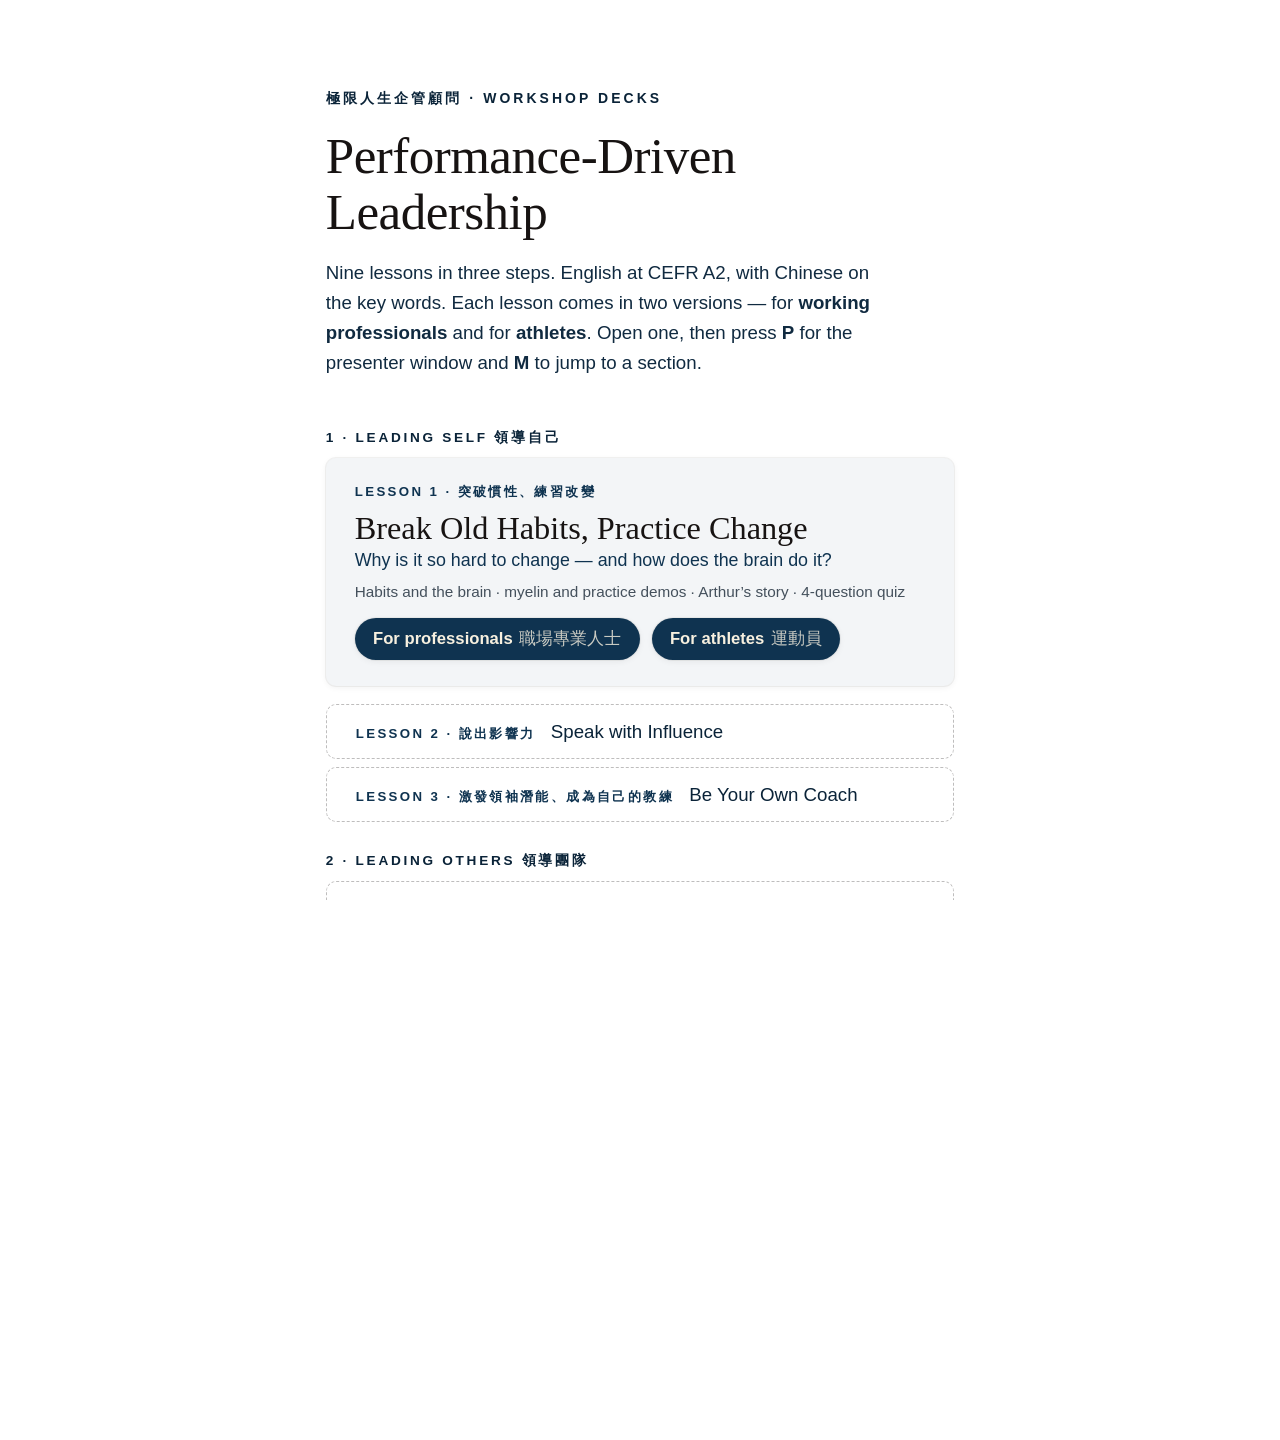
==== commit 839d76cd: "Course index: a white page Co-Authored-By: Claude Opus 5.5 <noreply@anthropic.com>" ====
--- a/index.html
+++ b/index.html
@@ -3,7 +3,7 @@
 <head>
 <meta charset="utf-8">
 <meta name="viewport" content="width=device-width, initial-scale=1">
-<meta name="theme-color" content="#6fa9d4">
+<meta name="theme-color" content="#ffffff">
 <meta name="apple-mobile-web-app-capable" content="yes">
 <meta name="apple-mobile-web-app-title" content="Leadership">
 <title>Performance-Driven Leadership — workshop decks</title>
--- a/shared/style.css
+++ b/shared/style.css
@@ -18,6 +18,13 @@
   --ink-dim:  #102a40;
   --ink-faint:#13324a;
   --rule:     rgba(23,19,18,.18);
+  /* Surfaces. Themes (theme-*.css) override these rather than the rules. */
+  --card:       #f7f0df;  /* cards, buttons, word cards */
+  --card-hover: #fffdf6;
+  --card-dim:   #44505c;  /* secondary text inside a card */
+  --on-accent:  #f7f0df;  /* text sitting on --deep / --deeper */
+  --menu-bg:    #1e5a8c;
+  --gold:       #8a6a1c;  /* myelin, and a finished habit */
   /* One easing curve for the whole deck. Every transition used the
      browser's generic `ease`, which starts and ends at slightly
      different rates in different engines; a named curve makes the
@@ -186,7 +193,7 @@
 }
 .plain {
   margin-top: 1.6em;
-  background: var(--cream);
+  background: var(--card);
   border-radius: .5em;
   padding: 1.2em 1.4em;
   max-width: 34em;
@@ -231,7 +238,7 @@
 .ask .tag {
   flex: none;
   font-size: .78em; letter-spacing: .18em; font-weight: 700;
-  color: var(--cream); background: var(--deeper);
+  color: var(--on-accent); background: var(--deeper);
   padding: .25em .6em; border-radius: .25em;
 }
 .ask .q {
@@ -369,7 +376,7 @@
 .vid-play span {
   display: flex; align-items: center; justify-content: center;
   width: 2.6em; height: 2.6em; border-radius: 50%;
-  background: var(--cream); color: var(--deep);
+  background: var(--card); color: var(--deep);
   font-size: 1.6em; line-height: 1;
   padding-left: .12em;
   box-shadow: 0 .3em 1em rgba(23,19,18,.4);
@@ -384,7 +391,7 @@
 .vid-watch .tag {
   flex: none;
   font-size: .62em; letter-spacing: .16em; font-weight: 700;
-  color: var(--cream); background: var(--deeper);
+  color: var(--on-accent); background: var(--deeper);
   padding: .35em .6em; border-radius: .25em;
 }
 .s-video .zoom-hint a { color: var(--deeper); }
@@ -428,7 +435,7 @@
 .compare-note .side-tag {
   display: inline-block;
   font-size: .62em; letter-spacing: .14em; text-transform: uppercase;
-  color: var(--cream); background: var(--deeper);
+  color: var(--on-accent); background: var(--deeper);
   padding: .3em .55em; border-radius: .25em;
   margin-right: .8em; vertical-align: middle;
 }
@@ -461,7 +468,7 @@
 }
 .s-break .chain span {
   font-size: 1.15em; padding: .3em .6em;
-  background: var(--cream); border-radius: .3em;
+  background: var(--card); border-radius: .3em;
   transition: opacity .4s var(--ease), transform .4s var(--ease);
 }
 .s-break .chain i {
@@ -518,7 +525,7 @@
   border: 1px solid var(--rule); border-radius: .35em;
   padding: .5em .95em; cursor: pointer;
 }
-.timer button:hover { background: var(--cream); border-color: var(--cream); }
+.timer button:hover { background: var(--card); border-color: var(--card); }
 
 /* ---------- Concept grid (Attitude / Concept / Form / Technique) ---------- */
 .s-grid .cells {
@@ -526,7 +533,7 @@
   gap: 1.1em; margin-top: 1.5em; max-width: 52em;
 }
 .s-grid .cell {
-  background: var(--cream); border-radius: .5em;
+  background: var(--card); border-radius: .5em;
   padding: 1.1em 1.3em;
   box-shadow: 0 .5em 1.5em rgba(23,19,18,.16);
 }
@@ -536,7 +543,7 @@
 }
 .s-grid .cell-head { font-size: 1.24em; line-height: 1.35; font-weight: 500; }
 .s-grid .cell-body {
-  font-size: 1.02em; line-height: 1.5; color: #44505c; margin-top: .35em;
+  font-size: 1.02em; line-height: 1.5; color: var(--card-dim); margin-top: .35em;
 }
 .s-grid .cell .chip { border-bottom-color: var(--deep); }
 .s-grid .cell .chip::after { color: var(--deep); }
@@ -552,7 +559,7 @@
   position: relative;
   flex: 1 1 0; min-width: 11em;
   font: inherit; text-align: left; cursor: pointer;
-  background: var(--cream); color: var(--ink);
+  background: var(--card); color: var(--ink);
   border: 2px solid transparent; border-radius: .5em;
   padding: 1.1em 1.2em 1.2em;
   box-shadow: 0 .4em 1.3em rgba(23,19,18,.16);
@@ -600,7 +607,7 @@
   border: 1px solid var(--rule); border-radius: .35em;
   padding: .45em .9em; cursor: pointer;
 }
-.vote-tools button:hover { background: var(--cream); border-color: var(--cream); }
+.vote-tools button:hover { background: var(--card); border-color: var(--card); }
 .vote-hint { font-size: .88em; color: var(--deeper); }
 
 /* ---------- Matching board ---------- */
@@ -618,7 +625,7 @@
   position: relative;
   width: 100%; text-align: left;
   font: inherit; font-size: 1.02em; line-height: 1.35;
-  background: var(--cream); color: var(--ink);
+  background: var(--card); color: var(--ink);
   border: 2px solid transparent; border-radius: .4em;
   padding: .6em 1em .6em 2.6em;
   cursor: pointer;
@@ -630,7 +637,7 @@
 .match-badge {
   position: absolute; left: .6em; top: 50%; transform: translateY(-50%);
   width: 1.55em; height: 1.55em; border-radius: 50%;
-  background: var(--deeper); color: var(--cream);
+  background: var(--deeper); color: var(--on-accent);
   font-size: .92em; font-weight: 700;
   display: flex; align-items: center; justify-content: center;
   opacity: 0; transition: opacity .2s var(--ease);
@@ -651,7 +658,7 @@
   border: 1px solid var(--rule); border-radius: .35em;
   padding: .45em .9em; cursor: pointer;
 }
-.match-tools button:hover { background: var(--cream); border-color: var(--cream); }
+.match-tools button:hover { background: var(--card); border-color: var(--card); }
 .match-hint { font-size: .88em; color: var(--deeper); }
 
 /* ---------- Flow diagram ---------- */
@@ -661,7 +668,7 @@
 }
 .s-flow .stage {
   flex: 1 1 0; min-width: 8.5em;
-  background: var(--cream); border-radius: .5em;
+  background: var(--card); border-radius: .5em;
   padding: 1.1em 1.2em;
   box-shadow: 0 .5em 1.5em rgba(23,19,18,.16);
 }
@@ -669,7 +676,7 @@
   font-size: 1.18em; line-height: 1.3; font-weight: 600;
   margin-bottom: .45em;
 }
-.s-flow .stage-body { font-size: 1em; line-height: 1.45; color: #44505c; }
+.s-flow .stage-body { font-size: 1em; line-height: 1.45; color: var(--card-dim); }
 .s-flow .stage-arrow {
   align-self: center; flex: none;
   font-style: normal; font-size: 1.6em; color: var(--deeper);
@@ -709,7 +716,7 @@
 .rank-card {
   position: relative;
   font: inherit; cursor: pointer;
-  background: var(--cream); border: 2px solid transparent; border-radius: .5em;
+  background: var(--card); border: 2px solid transparent; border-radius: .5em;
   padding: .9em .9em .7em;
   width: 9.4em;
   display: flex; flex-direction: column; align-items: center; gap: .6em;
@@ -729,7 +736,7 @@
 .rank-badge {
   position: absolute; top: -.6em; left: -.6em;
   width: 1.9em; height: 1.9em; border-radius: 50%;
-  background: var(--deeper); color: var(--cream);
+  background: var(--deeper); color: var(--on-accent);
   font-size: 1.05em; font-weight: 700;
   display: flex; align-items: center; justify-content: center;
   opacity: 0; transform: scale(.6);
@@ -743,7 +750,7 @@
   border: 1px solid var(--rule); border-radius: .35em;
   padding: .45em .9em; cursor: pointer;
 }
-.rank-tools button:hover { background: var(--cream); border-color: var(--cream); }
+.rank-tools button:hover { background: var(--card); border-color: var(--card); }
 .rank-hint { font-size: .88em; color: var(--deeper); }
 
 /* ---------- Quiz ---------- */
@@ -767,7 +774,7 @@
 .s-quiz.revealed .opts li { opacity: .35; }
 .s-quiz.revealed .opts li.right {
   opacity: 1;
-  background: var(--cream);
+  background: var(--card);
   border-color: var(--deeper);
   box-shadow: 0 .5em 1.5em rgba(23,19,18,.2);
 }
@@ -807,7 +814,7 @@
   letter-spacing: 0;
 }
 .s-end .chip {
-  font-size: 1.5em; background: var(--cream);
+  font-size: 1.5em; background: var(--card);
   border: 1px solid transparent;
   border-bottom: 2px dotted var(--deep);
   border-radius: .4em; padding: .45em .8em;
@@ -817,7 +824,7 @@
 #chipcard {
   position: fixed; z-index: 60;
   max-width: min(26em, 92vw); padding: 1.2em 1.4em;
-  background: var(--cream); color: var(--ink);
+  background: var(--card); color: var(--ink);
   border-radius: .6em;
   box-shadow: 0 1.2em 3.5em rgba(23,19,18,.45);
   display: none;
@@ -832,7 +839,7 @@
 }
 #chipcard .def { font-size: 1.05em; line-height: 1.5; }
 #chipcard .def-zh {
-  font-size: 1em; line-height: 1.6; color: #4a5866;
+  font-size: 1em; line-height: 1.6; color: var(--card-dim);
   margin-top: .6em; padding-top: .6em; border-top: 1px solid rgba(23,19,18,.15);
 }
 
@@ -854,7 +861,7 @@
 /* ---------- Chrome: progress, nav, menu ---------- */
 #progress {
   position: fixed; top: 0; left: 0; height: 3px;
-  background: var(--cream); z-index: 50;
+  background: var(--card); z-index: 50;
   transition: width .28s var(--ease);
 }
 /* ---------- 上一頁 / 下一頁 ----------
@@ -867,13 +874,13 @@
 #nav button {
   font-family: var(--sans); font-size: 15px;
   display: flex; align-items: center; gap: .4em;
-  background: var(--cream); color: var(--ink);
+  background: var(--card); color: var(--ink);
   border: none; border-radius: .4em;
   padding: .7em 1.1em; cursor: pointer;
   box-shadow: 0 .3em 1em rgba(23,19,18,.22);
   transition: background .15s var(--ease), opacity .15s var(--ease), transform .1s var(--ease);
 }
-#nav button:hover:not(:disabled) { background: #fffdf6; transform: translateY(-1px); }
+#nav button:hover:not(:disabled) { background: var(--card-hover); transform: translateY(-1px); }
 #nav button:active:not(:disabled) { transform: none; }
 #nav button:disabled { opacity: .3; cursor: default; }
 #nav .ar { font-size: 1.35em; line-height: 1; color: var(--deep); }
@@ -898,7 +905,7 @@
 
 #menu {
   position: fixed; inset: 0; z-index: 70;
-  background: #1e5a8c;
+  background: var(--menu-bg);
   color: var(--cream);
   display: none; flex-direction: column;
   padding: 6vh 8vw; overflow-y: auto;
@@ -926,7 +933,7 @@
 #peek {
   position: fixed; left: 0; right: 0; bottom: 0; z-index: 65;
   max-height: 45vh; overflow-y: auto;
-  background: var(--cream);
+  background: var(--card);
   border-top: 3px solid var(--deeper);
   padding: 1.6em 3vw 2em;
   display: none;
@@ -949,7 +956,7 @@
 body.presenter #stage { display: none; }
 body.presenter {
   overflow: auto;
-  background: var(--cream);
+  background: var(--card);
   color: var(--ink);
   padding: 2.5vh 3vw;
 }
@@ -981,7 +988,7 @@
   font: inherit; font-size: 1em; background: var(--bg); color: var(--ink);
   border: none; border-radius: .35em; padding: .6em 1.1em; cursor: pointer;
 }
-.pv .pv-nav button:hover { background: var(--deep); color: var(--cream); }
+.pv .pv-nav button:hover { background: var(--deep); color: var(--on-accent); }
 .pv .chip { border-bottom-color: var(--deep); }
 .pv .chip::after { color: var(--deep); }
 
@@ -1004,7 +1011,7 @@
 .weeks li { margin-bottom: 1.1em; }
 .weeks a, .weeks .card {
   display: block; text-decoration: none; color: var(--ink);
-  background: var(--cream); border-radius: .6em;
+  background: var(--card); border-radius: .6em;
   padding: 1.5em 1.7em;
   box-shadow: 0 .5em 1.6em rgba(23,19,18,.16);
   transition: transform .18s var(--ease), box-shadow .18s var(--ease);
@@ -1023,7 +1030,7 @@
 }
 .weeks .wk-q { display: block; font-size: 1.05em; color: var(--deep); }
 .weeks .wk-meta {
-  display: block; font-size: .9em; color: #5a6876; margin-top: .8em;
+  display: block; font-size: .9em; color: var(--card-dim); margin-top: .8em;
 }
 /* Weeks not built yet: present, but plainly not ready. */
 .weeks li.soon { margin-bottom: .5em; }
@@ -1052,7 +1059,7 @@
   padding: 1.2em 1.7em;
   transition: background .18s var(--ease), border-color .18s var(--ease);
 }
-.vocab-link:hover { background: var(--cream); border-color: transparent; }
+.vocab-link:hover { background: var(--card); border-color: transparent; }
 .vl-t { display: block; font-family: var(--serif); font-size: 1.5em; }
 .vl-zh { font-family: var(--sans); font-size: .6em; color: var(--deeper); margin-left: .4em; }
 .vl-m { display: block; font-size: .9em; color: var(--ink-dim); margin-top: .3em; }
@@ -1076,7 +1083,7 @@
 #q {
   width: 100%; font: inherit; font-size: 1.05em;
   padding: .85em 1.1em; border: none; border-radius: .5em;
-  background: var(--cream); color: var(--ink);
+  background: var(--card); color: var(--ink);
   box-shadow: 0 .4em 1.2em rgba(23,19,18,.14);
   -webkit-appearance: none;
 }
@@ -1094,7 +1101,7 @@
   background: rgba(247,240,223,.28); color: var(--ink);
   text-decoration: none; font-size: .9em; font-weight: 700;
 }
-.v-jump a:hover { background: var(--cream); }
+.v-jump a:hover { background: var(--card); }
 
 .v-unit { margin-top: 3.4em; scroll-margin-top: 1.5em; }
 .v-unit h2 { font-weight: 400; line-height: 1.2; }
@@ -1114,7 +1121,7 @@
 
 .v-unit dl { margin-top: 1.6em; }
 .v-term {
-  background: var(--cream); border-radius: .55em;
+  background: var(--card); border-radius: .55em;
   padding: 1.2em 1.5em; margin-bottom: .8em;
   box-shadow: 0 .35em 1.1em rgba(23,19,18,.13);
 }
@@ -1127,7 +1134,7 @@
 }
 .v-term dd { margin-top: .55em; font-size: .95em; line-height: 1.6; }
 .d-en { color: var(--ink); }
-.d-zh { color: #4a5866; }
+.d-zh { color: var(--card-dim); }
 
 .v-empty {
   margin-top: 3em; font-size: 1.1em; color: var(--cream); opacity: .8;
@@ -1278,12 +1285,12 @@
   opacity: 0; font-weight: 700; color: var(--deeper);
   transition: opacity .35s var(--ease);
 }
-.blank.shown { background: var(--cream); }
+.blank.shown { background: var(--card); }
 .blank.shown .bv { opacity: 1; }
 
 /* ---------- Lesson map: today's lesson ---------- */
 .s-flow .stage-body .here {
-  display: block; background: var(--deep); color: var(--cream);
+  display: block; background: var(--deep); color: var(--on-accent);
   border-radius: .3em; padding: .15em .45em; margin: -.15em -.45em .2em;
   font-weight: 600;
 }
@@ -1294,7 +1301,7 @@
   flex-direction: row; align-items: center; gap: 4vw; padding: 4vh 5vw 9vh;
 }
 .demo {
-  flex: 1 1 60%; background: var(--cream); border-radius: .6em;
+  flex: 1 1 60%; background: var(--card); border-radius: .6em;
   padding: 1.2em 1.4em; box-shadow: 0 .8em 2em rgba(23,19,18,.2);
   cursor: default;
 }
@@ -1311,7 +1318,7 @@
 }
 .demo-btn {
   font: inherit; font-size: 1em; font-weight: 600; cursor: pointer;
-  background: var(--deep); color: var(--cream); border: 0;
+  background: var(--deep); color: var(--on-accent); border: 0;
   border-radius: 2em; padding: .55em 1.3em; margin-top: .8em;
 }
 .demo-btn:hover { background: var(--deeper); }
@@ -1326,8 +1333,8 @@
 .my-den, .my-axon, .my-end { stroke: var(--ink); stroke-width: 4; fill: none; stroke-linecap: round; }
 .my-den { stroke-width: 3; }
 .my-seg { fill: #f3d58a; stroke: #8a6a1c; stroke-width: 2; }
-.my-labels text { font-size: 15px; fill: #44505c; }
-.my-labels .my-tag { fill: #8a6a1c; font-weight: 700; }
+.my-labels text { font-size: 15px; fill: var(--card-dim); }
+.my-labels .my-tag { fill: var(--gold); font-weight: 700; }
 .my-dot { fill: #e0533d; opacity: 0; }
 .my-demo.go .my-dot.slow { animation: crawl 3.2s linear forwards; }
 .my-demo.go .my-dot.fast { animation: hop .5s steps(7, end) forwards; }
@@ -1362,7 +1369,7 @@
 .net-reps { font-size: 1.1em; }
 .net-reps b { font-size: 1.3em; color: var(--deeper); }
 .net-habit {
-  margin-top: .6em; font-size: 1.2em; font-weight: 700; color: #8a6a1c;
+  margin-top: .6em; font-size: 1.2em; font-weight: 700; color: var(--gold);
   opacity: 0; transition: opacity .4s var(--ease);
 }
 .net-demo.habit .net-habit { opacity: 1; }
@@ -1381,7 +1388,7 @@
 .weeks .ver { display: flex; gap: .7em; flex-wrap: wrap; margin-top: 1em; }
 .weeks .ver a {
   display: inline-block; padding: .6em 1.1em; border-radius: 2em;
-  background: var(--deep); color: var(--cream); box-shadow: none;
+  background: var(--deep); color: var(--on-accent); box-shadow: none;
   font-weight: 600; font-size: .98em;
 }
 .weeks .ver a:hover { background: var(--deeper); transform: none; box-shadow: none; }
@@ -1390,3 +1397,18 @@
   font-size: .8em; letter-spacing: .2em; text-transform: uppercase;
   color: var(--deeper); font-weight: 700; margin: 2.2em 0 .8em;
 }
+
+/* ---------- Course index: a white page ----------
+   Lewis asked for a white homepage (2026-11-09). The decks keep their
+   own themes; only the index changes. Cards go light grey so they still
+   read as cards on white. */
+html:has(body.course), body.course {
+  --bg: #fff;
+  --card: #f3f5f7;
+  --card-hover: #eef1f4;
+  background: #fff;
+}
+body.course .weeks a, body.course .weeks .card {
+  box-shadow: 0 .1em .4em rgba(23,19,18,.06), 0 0 0 1px rgba(23,19,18,.05);
+}
+body.course .weeks li.soon .card { background: transparent; box-shadow: none; }
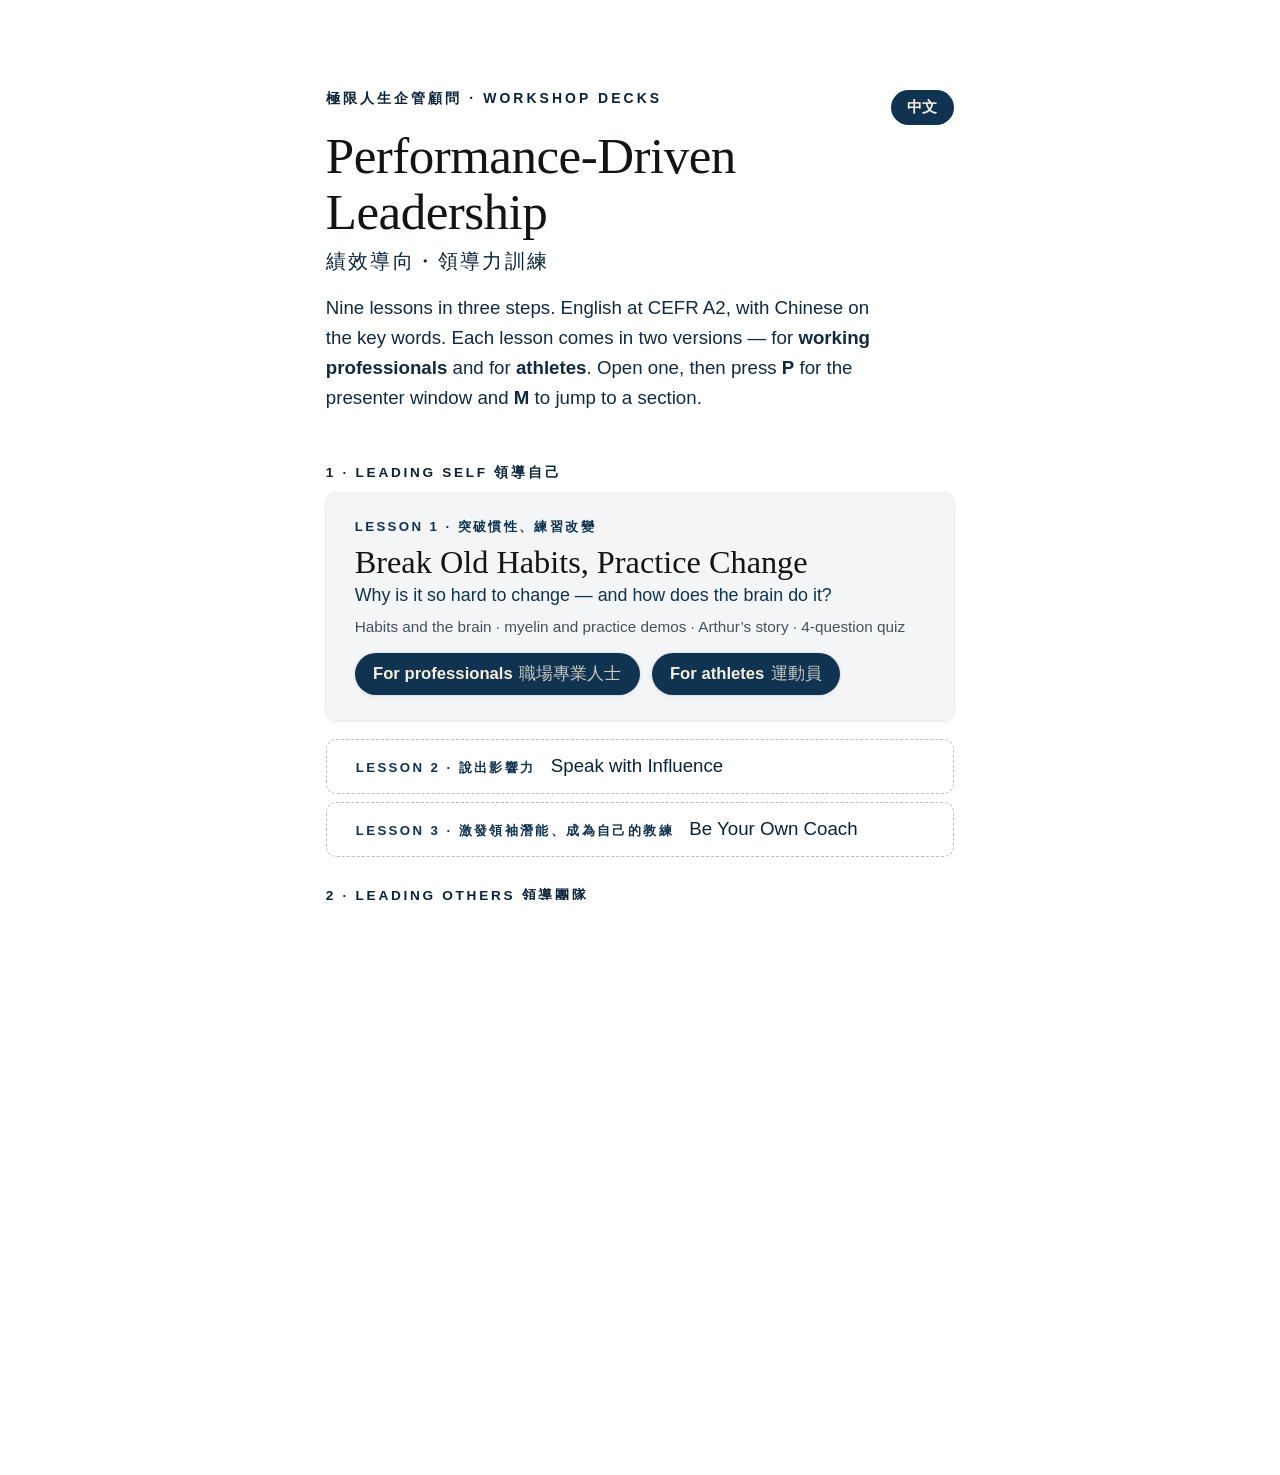
==== commit 5e92d9ec: "English and 中文 modes for the index and both decks A 中文/EN button (L in a deck) flips every page. Eac" ====
--- a/index.html
+++ b/index.html
@@ -14,9 +14,13 @@
 
 <main class="course-page">
   <header>
-    <div class="course-kicker"><span lang="zh-Hant">極限人生企管顧問</span> · Workshop decks</div>
-    <h1>Performance-Driven Leadership</h1>
-    <p class="course-sub">
+    <div class="course-top">
+      <div class="course-kicker"><span lang="zh-Hant">極限人生企管顧問</span> · <span data-zh="工作坊簡報">Workshop decks</span></div>
+      <button id="btn-lang" class="lang-btn" title="中文 / English" data-zh="EN">中文</button>
+    </div>
+    <h1 data-zh="績效導向・領導力訓練">Performance-Driven Leadership</h1>
+    <div class="course-alt" data-zh="Performance-Driven Leadership" lang="zh-Hant">績效導向・領導力訓練</div>
+    <p class="course-sub" data-zh="九堂課，分成三個階段。每一課都有兩個版本：<b>職場專業人士</b>版和<b>運動員</b>版，各有英文和中文模式。打開一課後，按 <b>P</b> 開講者視窗，按 <b>M</b> 跳到任一段，按 <b>L</b> 切換中英文。">
       Nine lessons in three steps. English at CEFR A2, with Chinese on the key words.
       Each lesson comes in two versions — for <b>working professionals</b> and for <b>athletes</b>.
       Open one, then press <b>P</b> for the presenter window and <b>M</b> to jump to a section.
@@ -28,23 +32,28 @@
   <footer class="course-foot">Aaron Kao · <span lang="zh-Hant">極限人生企管顧問</span> · Inspire for Better</footer>
 </main>
 
+<script src="shared/lang.js"></script>
 <script src="lessons.js"></script>
 <script>
+const Z = window.ZHMODE;
+const one = (en, zh) => Z ? zh : en;
 document.getElementById('lessons').innerHTML = STAGES.map((st, si) =>
-  `<li class="stage-h">${si + 1} · ${st.en} <span lang="zh-Hant">${st.zh}</span></li>` +
+  `<li class="stage-h">${si + 1} · ${one(st.en, st.zh)} <span lang="${Z ? 'en' : 'zh-Hant'}">${one(st.zh, st.en)}</span></li>` +
   LESSONS.filter(l => l.stage === si).map(l => {
     const head = `
-      <span class="wk">Lesson ${l.n} · <span lang="zh-Hant">${l.zh}</span></span>
-      <span class="wk-title">${l.title}</span>`;
+      <span class="wk">${one('Lesson ' + l.n, '第 ' + l.n + ' 課')} · <span lang="${Z ? 'en' : 'zh-Hant'}">${one(l.zh, l.title)}</span></span>
+      <span class="wk-title">${one(l.title, l.zh)}</span>`;
     if (!l.dir) return `<li class="soon"><span class="card">${head}</span></li>`;
     return `<li><span class="card">${head}
-        ${l.q ? `<span class="wk-q">${l.q}</span>` : ''}
-        ${l.meta ? `<span class="wk-meta">${l.meta}</span>` : ''}
+        ${l.q ? `<span class="wk-q">${one(l.q, l.qZh || l.q)}</span>` : ''}
+        ${l.meta ? `<span class="wk-meta">${one(l.meta, l.metaZh || l.meta)}</span>` : ''}
         <span class="ver">
-          <a href="${l.dir}/work/">For professionals<span lang="zh-Hant">職場專業人士</span></a>
-          <a href="${l.dir}/sport/">For athletes<span lang="zh-Hant">運動員</span></a>
+          <a href="${l.dir}/work/">${one('For professionals', '職場專業人士')}<span lang="${Z ? 'en' : 'zh-Hant'}">${one('職場專業人士', 'For professionals')}</span></a>
+          <a href="${l.dir}/sport/">${one('For athletes', '運動員')}<span lang="${Z ? 'en' : 'zh-Hant'}">${one('運動員', 'For athletes')}</span></a>
         </span></span></li>`;
   }).join('')).join('');
+applyLang();
+document.getElementById('btn-lang').onclick = () => switchLang();
 </script>
 </body>
 </html>
--- a/shared/style.css
+++ b/shared/style.css
@@ -1412,3 +1412,18 @@
   box-shadow: 0 .1em .4em rgba(23,19,18,.06), 0 0 0 1px rgba(23,19,18,.05);
 }
 body.course .weeks li.soon .card { background: transparent; box-shadow: none; }
+
+/* ---------- English / 中文 ---------- */
+.course-top { display: flex; align-items: flex-start; justify-content: space-between; gap: 1em; }
+.lang-btn {
+  font: inherit; font-size: .9em; font-weight: 600; cursor: pointer;
+  background: var(--deep); color: var(--on-accent); border: 0;
+  border-radius: 2em; padding: .45em 1.1em; flex: none;
+}
+.lang-btn:hover { background: var(--deeper); }
+.course-alt { font-size: 1.15em; color: var(--deeper); letter-spacing: .12em; margin-top: .4em; }
+/* In Chinese mode a word chip is marked EN: tap it for the English. */
+html[lang="zh-Hant"] .chip::after { content: 'EN'; font-size: .45em; letter-spacing: .02em; }
+/* The HUD gains a language button; a phone has no room for the presenter
+   link, and no second screen to put it on. */
+@media (max-width: 700px) { #btn-presenter { display: none; } }
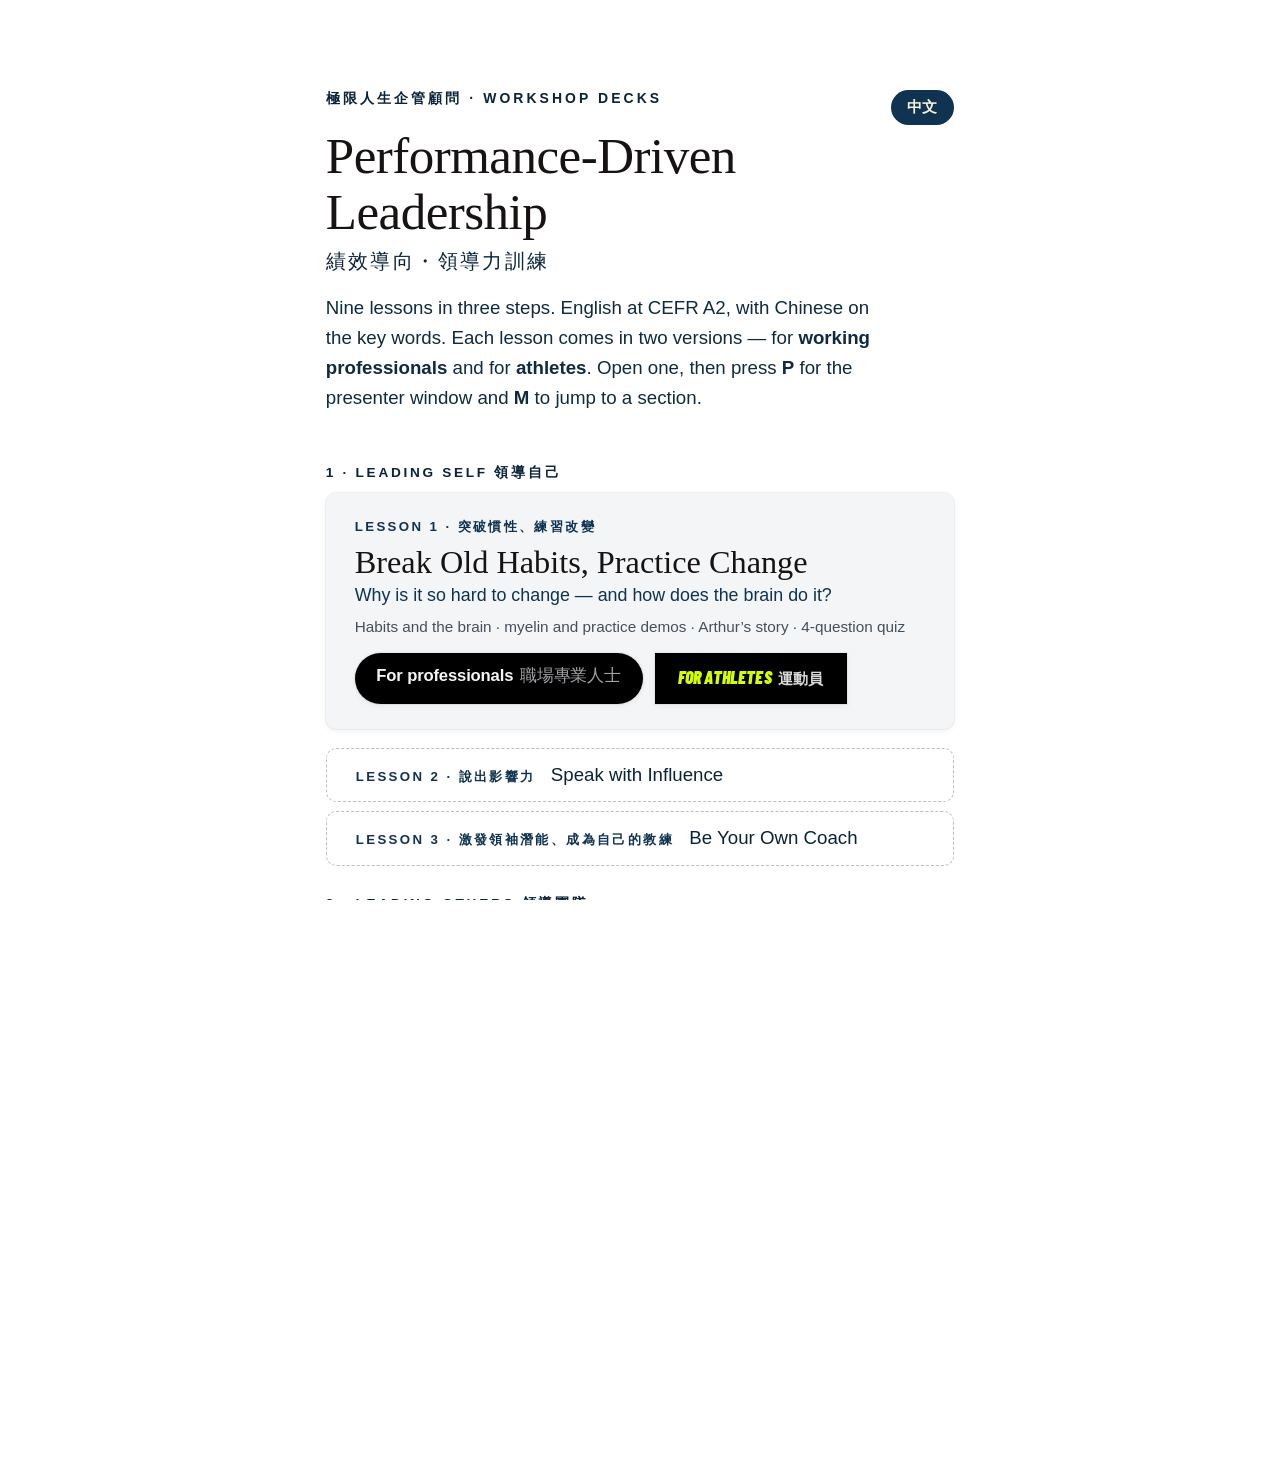
==== commit 3379899f: "UX pass: swipe, full screen, help panel, resume on refresh, wake lock Also a loud time's-up on the t" ====
--- a/index.html
+++ b/index.html
@@ -8,6 +8,9 @@
 <meta name="apple-mobile-web-app-title" content="Leadership">
 <title>Performance-Driven Leadership — workshop decks</title>
 <meta name="description" content="極限人生企管顧問 — interactive workshop decks for a nine-lesson leadership course. English at CEFR A2, in two versions: working professionals and athletes.">
+<link rel="preconnect" href="https://fonts.googleapis.com">
+<link rel="preconnect" href="https://fonts.gstatic.com" crossorigin>
+<link rel="stylesheet" href="https://fonts.googleapis.com/css2?family=Barlow+Condensed:ital,wght@1,900&display=swap">
 <link rel="stylesheet" href="shared/style.css">
 </head>
 <body class="course">
@@ -48,8 +51,8 @@
         ${l.q ? `<span class="wk-q">${one(l.q, l.qZh || l.q)}</span>` : ''}
         ${l.meta ? `<span class="wk-meta">${one(l.meta, l.metaZh || l.meta)}</span>` : ''}
         <span class="ver">
-          <a href="${l.dir}/work/">${one('For professionals', '職場專業人士')}<span lang="${Z ? 'en' : 'zh-Hant'}">${one('職場專業人士', 'For professionals')}</span></a>
-          <a href="${l.dir}/sport/">${one('For athletes', '運動員')}<span lang="${Z ? 'en' : 'zh-Hant'}">${one('運動員', 'For athletes')}</span></a>
+          <a class="v-work" href="${l.dir}/work/">${one('For professionals', '職場專業人士')}<span lang="${Z ? 'en' : 'zh-Hant'}">${one('職場專業人士', 'For professionals')}</span></a>
+          <a class="v-sport" href="${l.dir}/sport/">${one('For athletes', '運動員')}<span lang="${Z ? 'en' : 'zh-Hant'}">${one('運動員', 'For athletes')}</span></a>
         </span></span></li>`;
   }).join('')).join('');
 applyLang();
--- a/shared/style.css
+++ b/shared/style.css
@@ -1427,3 +1427,79 @@
 /* The HUD gains a language button; a phone has no room for the presenter
    link, and no second screen to put it on. */
 @media (max-width: 700px) { #btn-presenter { display: none; } }
+
+/* =================================================================
+   UX pass, 2026-11-09
+   ================================================================= */
+
+/* "Today's words" (type terms) never had the end slide's pill styling,
+   so its words ran together as one line of small text. */
+.s-terms .termgrid { display: flex; flex-wrap: wrap; gap: .7em; margin-top: 1.8em; max-width: 46em; }
+.s-terms .chip, .s-end .chip {
+  font-size: 1.45em; background: var(--card);
+  border: 1px solid transparent; border-bottom: 2px solid var(--deep);
+  border-radius: .45em; padding: .45em .85em;
+}
+.s-terms .chip:hover, .s-end .chip:hover { background: var(--card-hover); }
+
+/* Timer: a filled Start, and a time's-up nobody can miss. */
+.timer { flex-wrap: wrap; }
+.timer button { color: var(--ink); }
+.timer button.go { background: var(--deep); color: var(--on-accent); border-color: var(--deep); font-weight: 600; }
+.timer button.go:hover { background: var(--deeper); border-color: var(--deeper); }
+.timer .up {
+  display: none; font-weight: 700; font-size: 1.3em; color: var(--deep);
+}
+.timer.done .up { display: block; }
+.timer.done .clock { color: var(--deep); animation: timeup 1s steps(2, jump-none) 3; }
+@keyframes timeup { 50% { opacity: .2; } }
+@media (prefers-reduced-motion: reduce) { .timer.done .clock { animation: none; } }
+
+/* Keys and gestures panel */
+#help {
+  position: fixed; inset: 0; z-index: 75; display: none;
+  align-items: center; justify-content: center;
+  background: rgba(0,0,0,.55); padding: 4vh 4vw;
+}
+#help.on { display: flex; }
+.help-box {
+  background: var(--card); color: var(--ink); border-radius: .8em;
+  padding: 1.6em 1.8em; max-width: 34em; width: 100%;
+  box-shadow: 0 1.5em 4em rgba(0,0,0,.45); font-size: 16px;
+  max-height: 92vh; overflow-y: auto;
+}
+.help-box h2 { font-size: 1.6em; margin-bottom: .8em; }
+.help-box dl { display: grid; grid-template-columns: auto 1fr; gap: .55em 1.2em; }
+.help-box dt { font-weight: 700; color: var(--deep); white-space: nowrap; }
+.help-box dd { color: var(--card-dim); }
+.help-box p { margin-top: 1.1em; font-size: .92em; color: var(--card-dim); }
+
+/* The HUD's ? button reads as a button */
+#btn-help {
+  width: 1.7em; height: 1.7em; border-radius: 50%;
+  border: 1px solid currentColor !important; line-height: 1; padding: 0 !important;
+}
+@media (max-width: 700px) { #btn-full { display: none; } }
+
+/* Homepage: each version's button is a small sample of its deck's look,
+   so the choice is visible before it is clicked. */
+.weeks .ver a.v-work, .weeks .ver a.v-sport { background: #000; padding: .75em 1.3em; }
+.weeks .ver a.v-work {
+  color: #f5f5f7; border-radius: 2em; font-weight: 600; letter-spacing: -.01em;
+  font-family: -apple-system, BlinkMacSystemFont, 'SF Pro Text', 'Helvetica Neue', 'PingFang TC', sans-serif;
+}
+.weeks .ver a.v-work span { color: #a1a1a6; opacity: 1; }
+.weeks .ver a.v-sport {
+  color: #d4ff00; border-radius: 0; text-transform: uppercase; font-size: 1.05em;
+  font-family: 'Barlow Condensed', 'Avenir Next Condensed', Impact, 'PingFang TC', sans-serif;
+  font-style: italic; font-weight: 900; letter-spacing: .01em;
+}
+.weeks .ver a.v-sport span { color: #fff; opacity: .85; font-style: normal; text-transform: none; font-weight: 600; font-family: 'PingFang TC', -apple-system, sans-serif; font-size: .85em; }
+html[lang="zh-Hant"] .weeks .ver a.v-sport { font-style: normal; }
+.weeks .ver a.v-work:hover { background: #1d1d1f; }
+.weeks .ver a.v-sport:hover { background: #1a1a1a; }
+.weeks .ver a { white-space: nowrap; }
+@media (max-width: 520px) {
+  .weeks .ver { flex-direction: column; }
+  .weeks .ver a { text-align: center; }
+}
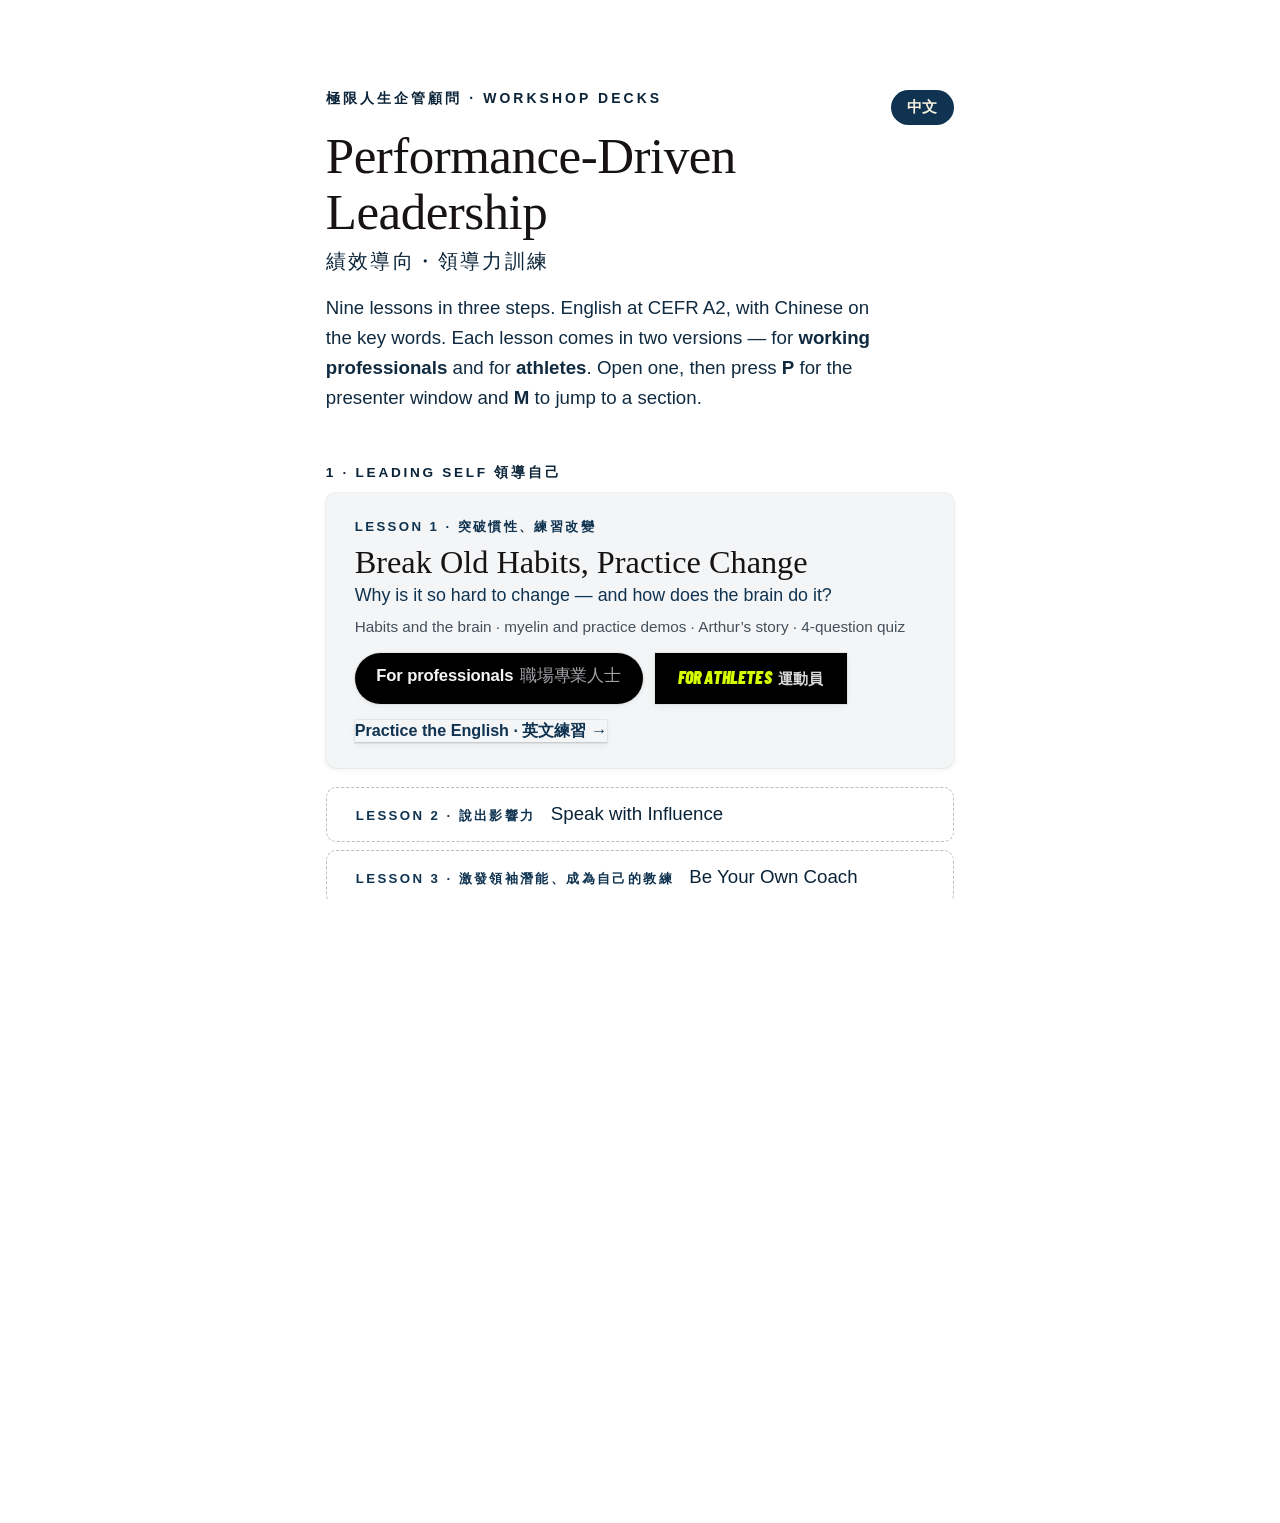
==== commit 5c82165a: "Lesson 1 practice page: Aaron's B1 script, hard words, likely questions A rehearsal page for the pre" ====
--- a/index.html
+++ b/index.html
@@ -53,7 +53,9 @@
         <span class="ver">
           <a class="v-work" href="${l.dir}/work/">${one('For professionals', '職場專業人士')}<span lang="${Z ? 'en' : 'zh-Hant'}">${one('職場專業人士', 'For professionals')}</span></a>
           <a class="v-sport" href="${l.dir}/sport/">${one('For athletes', '運動員')}<span lang="${Z ? 'en' : 'zh-Hant'}">${one('運動員', 'For athletes')}</span></a>
-        </span></span></li>`;
+        </span>
+        ${l.practice ? `<a class="v-practice" href="${l.dir}/practice/">${one('Practice the English · 英文練習', '英文練習 · 講稿、發音、問答')} →</a>` : ''}
+        </span></li>`;
   }).join('')).join('');
 applyLang();
 document.getElementById('btn-lang').onclick = () => switchLang();
--- a/shared/style.css
+++ b/shared/style.css
@@ -1503,3 +1503,9 @@
   .weeks .ver { flex-direction: column; }
   .weeks .ver a { text-align: center; }
 }
+.weeks a.v-practice {
+  display: inline-block; margin-top: 1em; padding: 0; background: none; box-shadow: none;
+  color: var(--deep); font-weight: 600; font-size: .95em; text-decoration: none;
+  border-bottom: 1px solid var(--rule); border-radius: 0;
+}
+.weeks a.v-practice:hover { transform: none; box-shadow: none; border-bottom-color: var(--deep); }
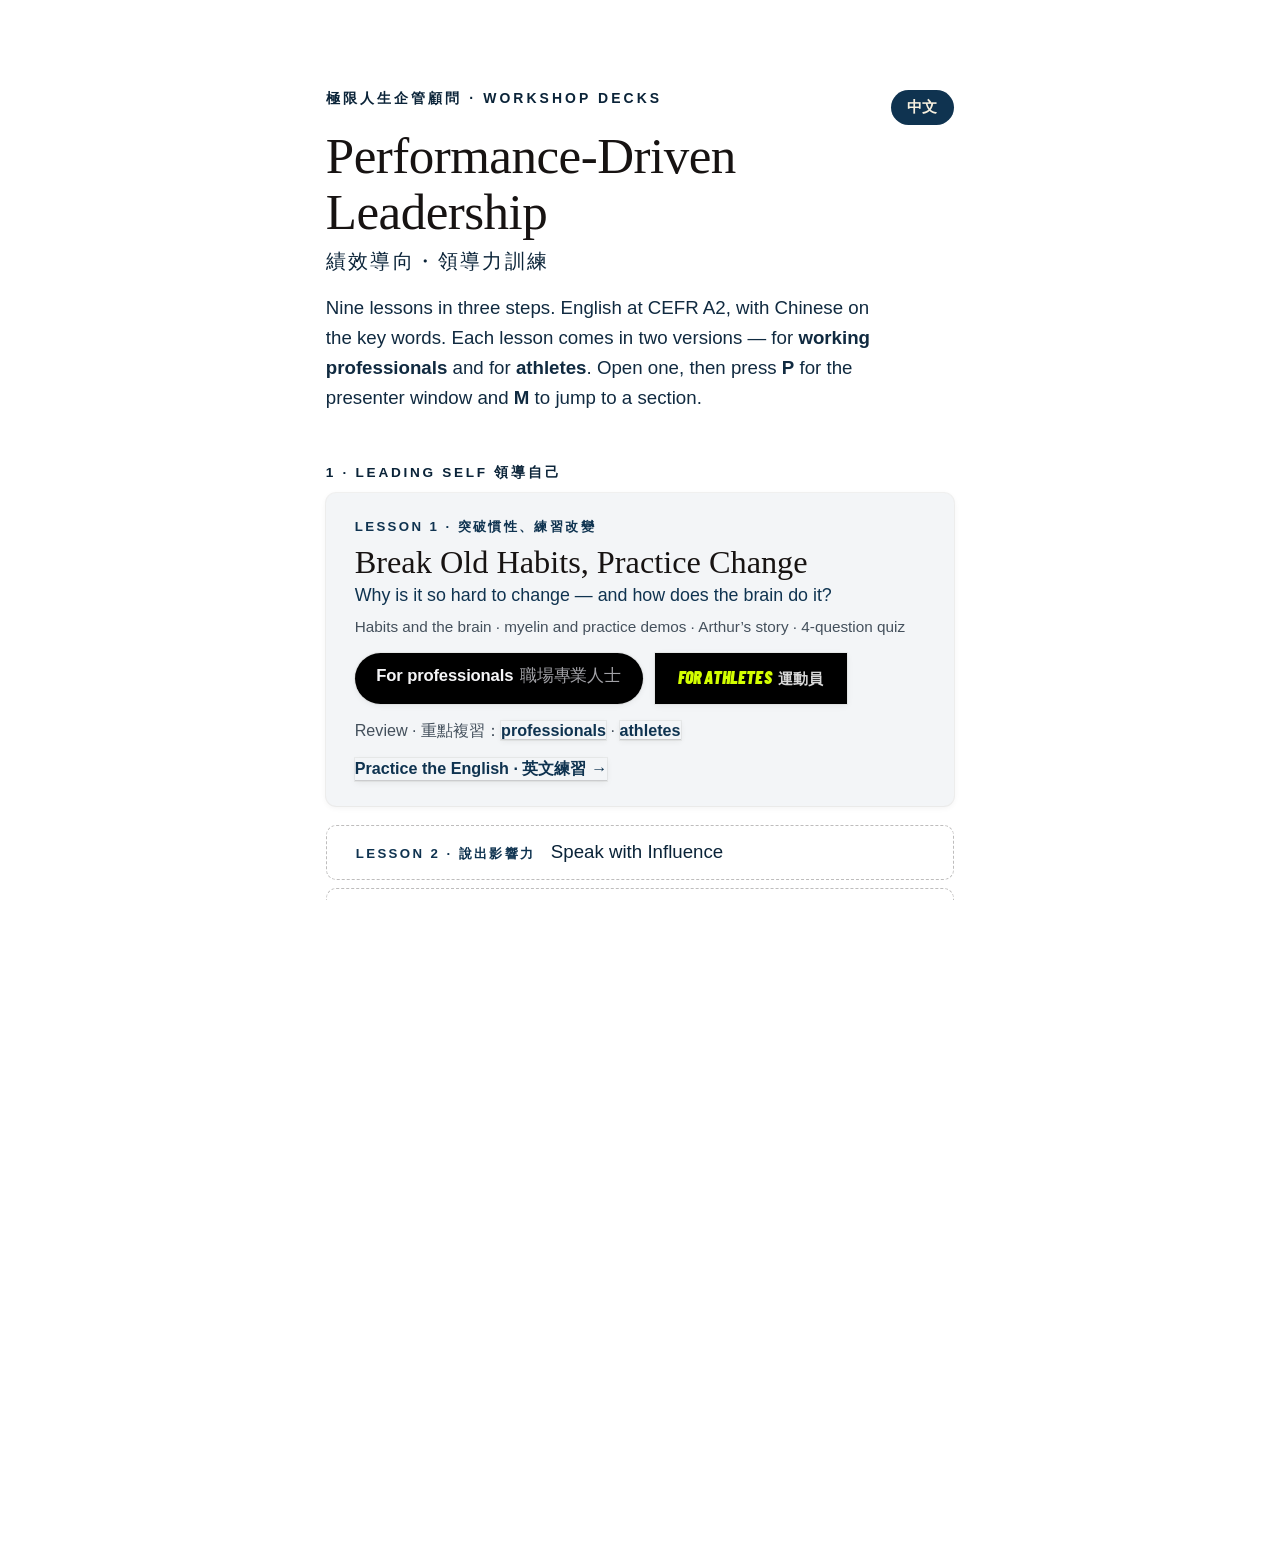
==== commit 7d279d58: "重點複習: review page + PDFs per version, deck panel with QR code, homepage links Co-Authored-By: Claude" ====
--- a/index.html
+++ b/index.html
@@ -54,6 +54,7 @@
           <a class="v-work" href="${l.dir}/work/">${one('For professionals', '職場專業人士')}<span lang="${Z ? 'en' : 'zh-Hant'}">${one('職場專業人士', 'For professionals')}</span></a>
           <a class="v-sport" href="${l.dir}/sport/">${one('For athletes', '運動員')}<span lang="${Z ? 'en' : 'zh-Hant'}">${one('運動員', 'For athletes')}</span></a>
         </span>
+        ${l.review ? `<span class="v-review">${one('Review · 重點複習', '重點複習 · Review')}：<a href="${l.dir}/review/?v=work">${one('professionals', '職場版')}</a> · <a href="${l.dir}/review/?v=sport">${one('athletes', '運動員版')}</a></span>` : ''}
         ${l.practice ? `<a class="v-practice" href="${l.dir}/practice/">${one('Practice the English · 英文練習', '英文練習 · 講稿、發音、問答')} →</a>` : ''}
         </span></li>`;
   }).join('')).join('');
--- a/shared/style.css
+++ b/shared/style.css
@@ -1509,3 +1509,133 @@
   border-bottom: 1px solid var(--rule); border-radius: 0;
 }
 .weeks a.v-practice:hover { transform: none; box-shadow: none; border-bottom-color: var(--deep); }
+
+/* ==================================================================
+   Workshop flow (Nov 2026)
+   ================================================================== */
+
+/* Progress in sections: one segment per part of today's workshop. */
+#progress.seg {
+  right: 0; width: auto !important; display: flex; gap: 3px;
+  background: none !important; transition: none;
+}
+#progress.seg b { display: block; height: 100%; background: var(--rule); overflow: hidden; }
+#progress.seg i { display: block; height: 100%; width: 0; background: var(--bar, var(--deep)); transition: width .28s var(--ease); }
+
+/* The agenda on every section divider: done · now · to come. */
+.s-section .agenda {
+  position: absolute; top: 7vh; left: 0; right: 0; padding: 0 6vw;
+  display: flex; justify-content: center; flex-wrap: wrap; gap: .3em 1.7em;
+  list-style: none; font-size: .95em; line-height: 1.4; color: var(--ink-faint, var(--ink-dim));
+}
+.s-section .agenda li { padding-bottom: .3em; border-bottom: 2px solid transparent; }
+.s-section .agenda li.done { opacity: .55; }
+.s-section .agenda li.done::before { content: '✓ '; }
+.s-section .agenda li.now { color: var(--ink); font-weight: 700; border-bottom-color: var(--deep); }
+@media (max-width: 700px), (max-height: 500px) { .s-section .agenda { display: none; } }
+
+/* A pair task in an ASK line carries its own timer, on a row of its own. */
+.ask.has-timer { flex-wrap: wrap; max-width: 40em; }
+.ask .timer { flex-basis: 100%; margin-top: .7em; gap: .8em; }
+.ask .timer .clock { font-size: 2.6em; }
+.ask .timer .up { font-size: 1.05em; }
+
+/* "An example day" over the activity's sample list */
+.tl-label {
+  font-size: .8em; letter-spacing: .12em; text-transform: uppercase; font-weight: 600;
+  color: var(--ink-faint, var(--ink-dim)); margin-bottom: .9em;
+}
+
+/* Black screen */
+#blank { position: fixed; inset: 0; z-index: 95; background: #000; display: none; cursor: none; }
+#blank.on { display: block; }
+@media print { #blank { display: none !important; } }
+
+/* Presenter: the facilitator's cockpit */
+.pv .pv-time {
+  display: flex; flex-wrap: wrap; gap: .4em 1.4em; align-items: baseline;
+  margin: -.4em 0 1.1em; font-size: 1.1em; font-variant-numeric: tabular-nums; color: var(--card-dim);
+}
+.pv .pv-clock { color: var(--ink); font-weight: 600; }
+.pv .pv-pace.ok { color: #30d158; }
+.pv .pv-pace.early { color: #64d2ff; }
+.pv .pv-pace.late { color: #ff453a; font-weight: 700; }
+.pv .pv-total { margin-left: auto; font-size: .9em; }
+.pv .pv-timer { display: none; }
+.pv .pv-timer.on {
+  display: block; margin-bottom: .6em; font-size: 2.6em; font-weight: 700; line-height: 1.1;
+  color: var(--deep); font-variant-numeric: tabular-nums;
+}
+.pv .pv-timer span { font-size: .4em; font-weight: 600; letter-spacing: .1em; text-transform: uppercase; color: var(--card-dim); vertical-align: middle; margin-right: .4em; }
+.pv .pv-timer.done { color: #ff9f0a; }
+.pv .pv-blank { display: none; }
+.pv .pv-blank.on {
+  display: block; margin-bottom: 1em; padding: .55em .9em; border-radius: .4em;
+  background: #000; color: #fff; border: 1px solid rgba(255,255,255,.3); font-weight: 600;
+}
+.pv .pv-click {
+  margin-bottom: 1.4em; padding: .65em .95em; border-radius: .45em;
+  background: var(--bg); color: var(--card-dim); font-size: 1.12em; line-height: 1.45;
+}
+.pv .pv-click b { color: var(--ink); font-weight: 600; }
+.pv .pv-nav .quiet { margin-left: auto; color: var(--card-dim); }
+/* Something not yet revealed cannot be clicked: an invisible Start
+   button or word chip used to answer a stray tap. */
+.step:not(.shown) { pointer-events: none; }
+
+/* Presenter: a way back to the slides, and a jump list */
+.pv .pv-todeck {
+  font: inherit; font-size: .95em; cursor: pointer; margin-bottom: 1em;
+  background: none; border: 1px solid var(--rule); border-radius: 2em;
+  color: var(--deep); padding: .4em 1em;
+}
+.pv .pv-todeck:hover { border-color: var(--deep); }
+.pv .pv-nav { flex-wrap: wrap; }
+.pv .pv-jump { display: none; margin-top: 1em; padding: 1em; background: var(--bg); border-radius: .5em; }
+.pv .pv-jump.on { display: grid; grid-template-columns: repeat(auto-fill, minmax(15em, 1fr)); gap: 1em 1.4em; }
+.pv .pv-sec-head { color: var(--deep); font-weight: 700; margin-bottom: .4em; }
+.pv .pv-jump button {
+  display: block; width: 100%; text-align: left; font: inherit; font-size: .95em; cursor: pointer;
+  background: none; border: 0; border-left: 3px solid transparent; color: var(--ink);
+  padding: .35em .6em; border-radius: 0 .3em .3em 0;
+}
+.pv .pv-jump button:hover { background: var(--card); }
+.pv .pv-jump button.here { border-left-color: var(--deep); background: var(--card); }
+
+/* 重點複習 panel: goes up on the projector, so the QR code is large and
+   on white whatever the theme. */
+#share {
+  position: fixed; inset: 0; z-index: 80; display: none;
+  align-items: center; justify-content: center; background: rgba(0,0,0,.7); padding: 3vh 4vw;
+}
+#share.on { display: flex; }
+.share-box {
+  background: var(--card); color: var(--ink); border-radius: .9em; font-size: 16px;
+  padding: 1.6em 1.8em; max-width: 34em; width: 100%; max-height: 94vh; overflow-y: auto;
+  text-align: center; box-shadow: 0 1.5em 4em rgba(0,0,0,.5);
+}
+.share-box h2 { font-size: 1.6em; margin-bottom: .4em; }
+.share-text { color: var(--card-dim); line-height: 1.5; margin-bottom: 1.1em; }
+.share-qr {
+  display: inline-flex; align-items: center; justify-content: center;
+  background: #fff; padding: 14px; border-radius: .5em; min-width: 248px; min-height: 248px;
+}
+.share-qr img, .share-qr canvas { display: block; width: 220px; height: 220px; }
+.share-qr.off { min-height: 0; min-width: 0; background: none; color: var(--card-dim); padding: 0; }
+.share-url { margin-top: .9em; font-size: 1.05em; font-weight: 600; word-break: break-all; color: var(--deep); }
+.share-btns { margin-top: 1.1em; display: flex; flex-wrap: wrap; gap: .5em; justify-content: center; }
+.share-btns button, .share-btns a {
+  font: inherit; font-size: .95em; cursor: pointer; text-decoration: none;
+  padding: .55em 1.05em; border-radius: 2em; border: 1px solid var(--rule);
+  background: transparent; color: var(--ink);
+}
+.share-btns .go { background: var(--deep); border-color: var(--deep); color: var(--on-accent); font-weight: 600; }
+.share-btns .quiet { color: var(--card-dim); }
+@media (max-width: 700px) { #btn-review { display: none; } }
+@media print { #share { display: none !important; } }
+.weeks .v-review { display: block; margin-top: 1em; font-size: .95em; color: var(--card-dim); }
+.weeks .v-review a {
+  display: inline; padding: 0; background: none; box-shadow: none; border-radius: 0;
+  color: var(--deep); font-weight: 600; text-decoration: none; border-bottom: 1px solid var(--rule);
+}
+.weeks .v-review a:hover { transform: none; box-shadow: none; border-bottom-color: var(--deep); }
